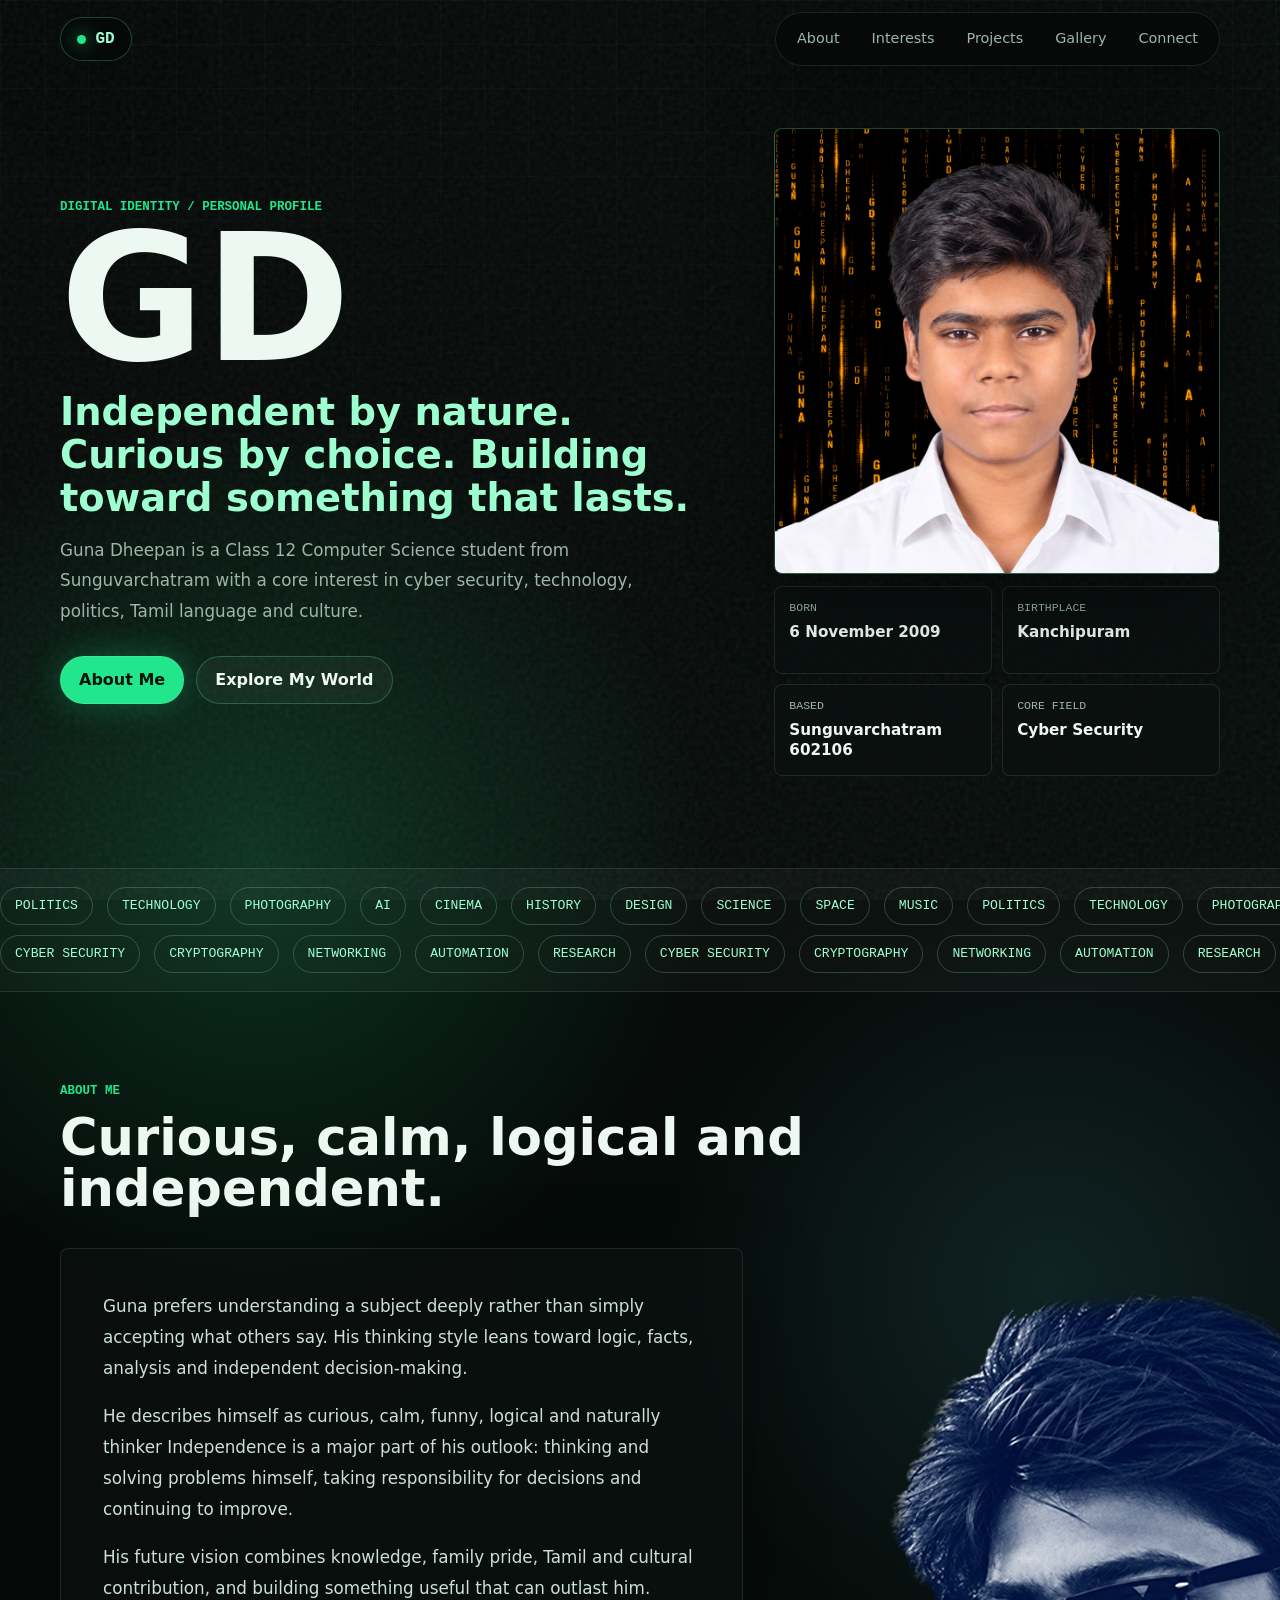
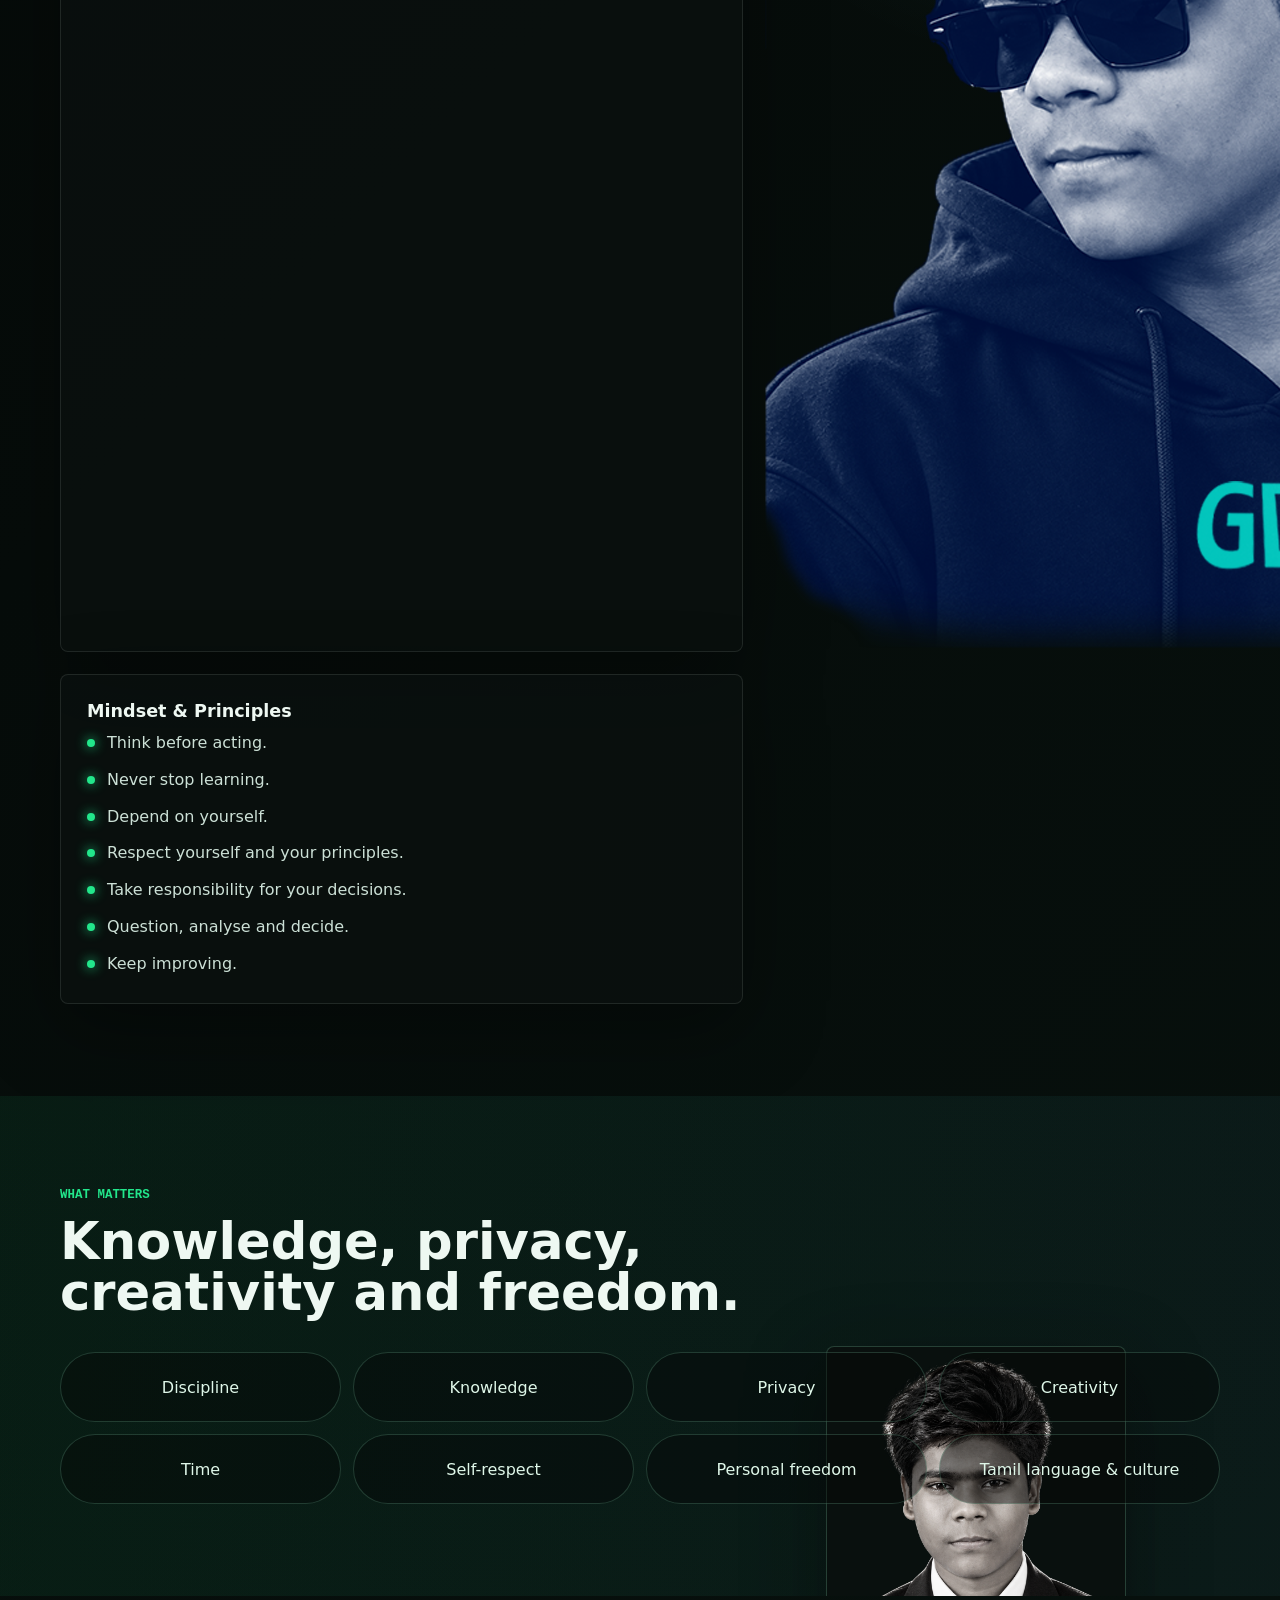
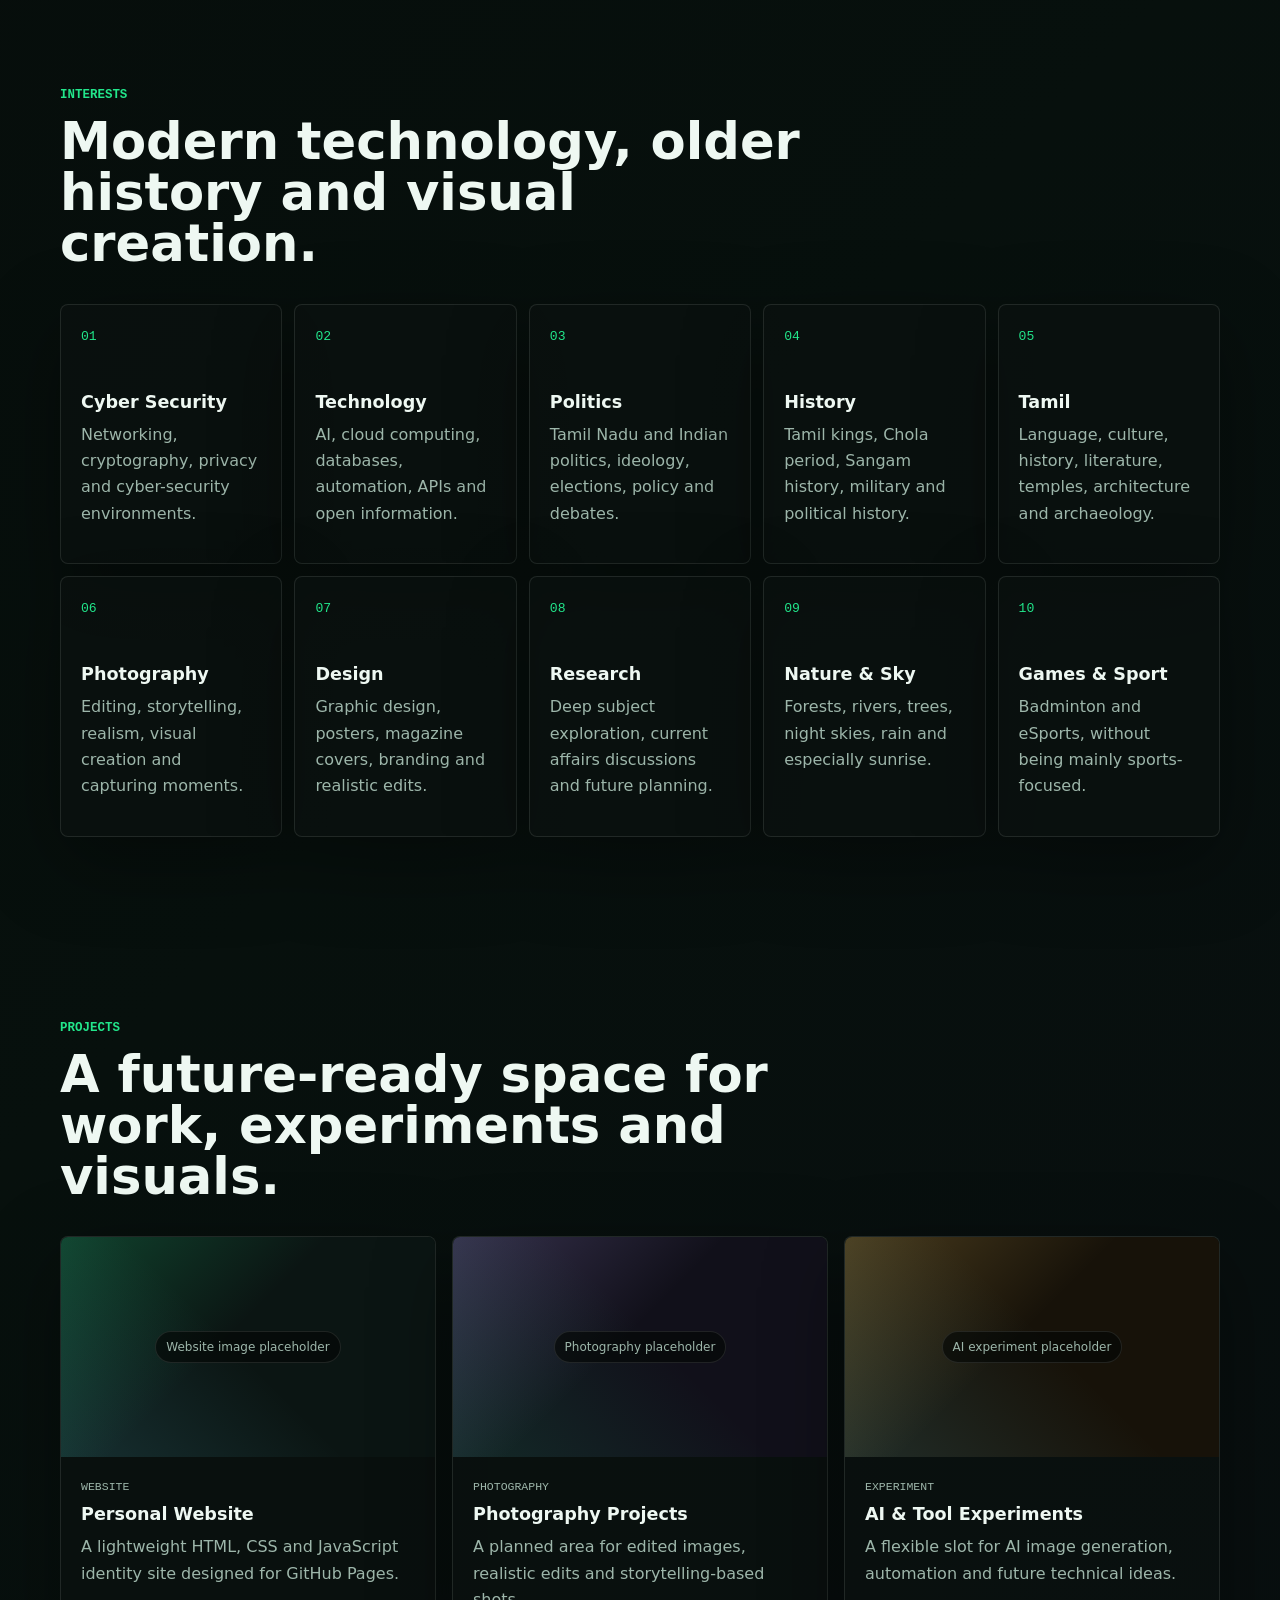
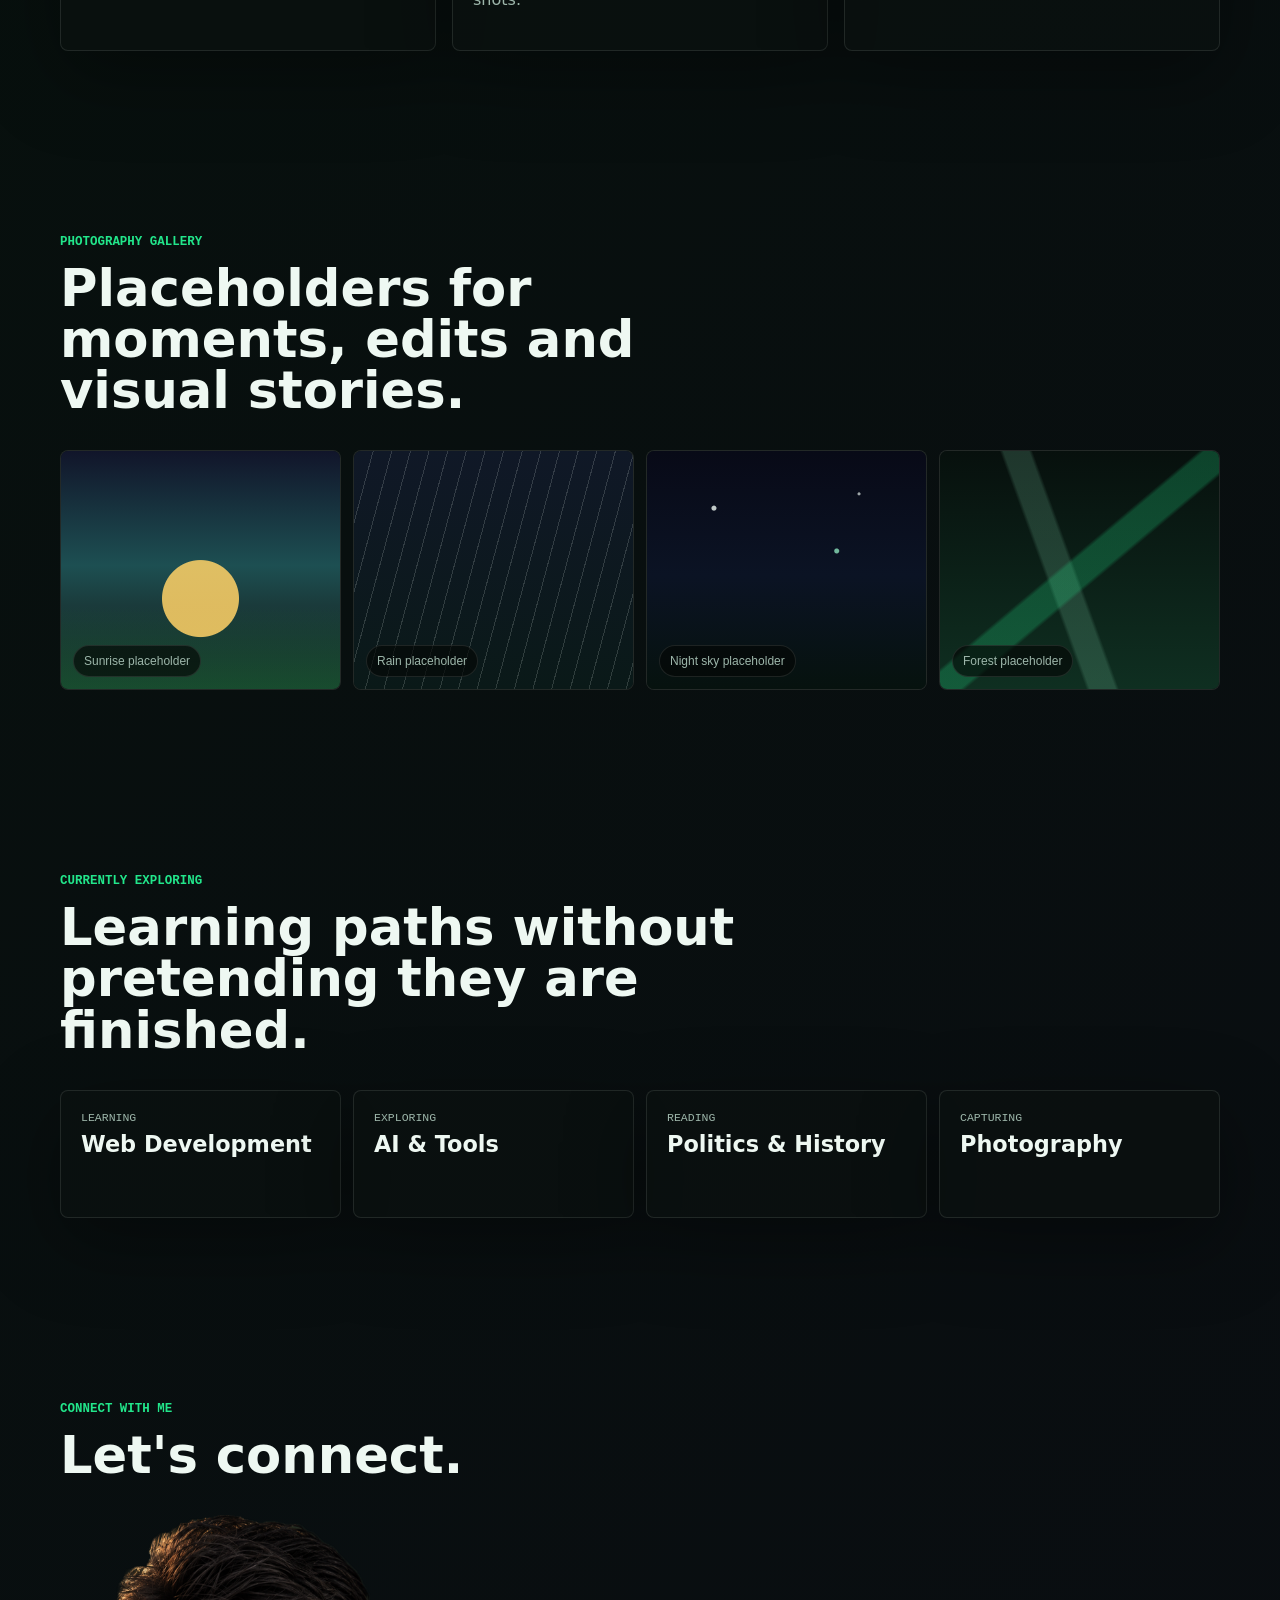
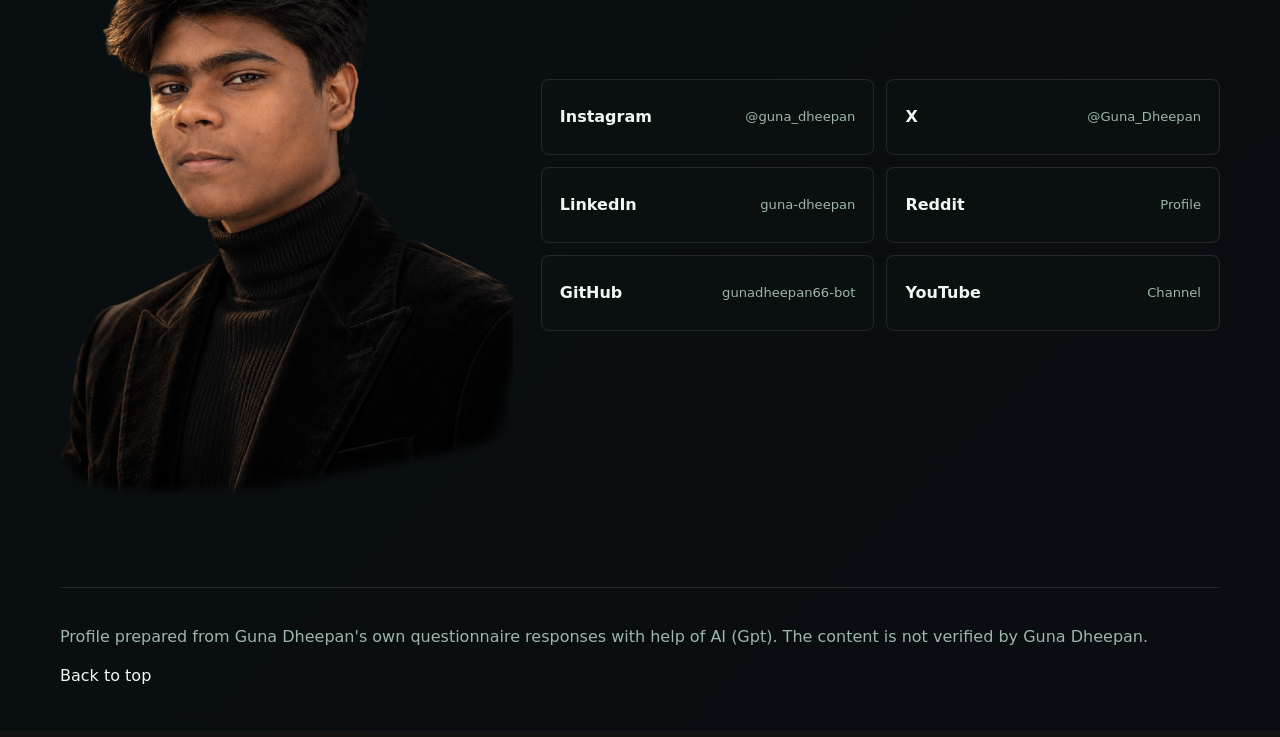
==== index.html @ 1a1742b4 "directory" ====
<!DOCTYPE html>
<html lang="en">
  <head>
    <meta charset="UTF-8" />
    <meta name="viewport" content="width=device-width, initial-scale=1.0" />
    <meta
      name="description"
      content="GD personal website - a dark digital identity for Guna Dheepan."
    />
    <link rel="icon" type="image/png" href="images/favicon.png" />
    <title>GD| Guna Dheepan</title>
    <link rel="preconnect" href="https://fonts.googleapis.com">
    <link rel="preconnect" href="https://fonts.gstatic.com" crossorigin>
    <link href="https://fonts.googleapis.com/css2?family=Share+Tech+Mono&display=swap" rel="stylesheet">
    
    <link rel="stylesheet" href="styles.css" />
  </head>
  <body>
    <div class="site-shell">
      <header class="site-header" id="top">
        <a class="brand-mark" href="#top" aria-label="PANGU home">
          <span class="brand-dot"></span>
          <span>GD</span>
        </a>

        <button class="nav-toggle" type="button" aria-label="Open navigation" aria-expanded="false">
          <span></span>
          <span></span>
        </button>

        <nav class="site-nav" aria-label="Main navigation">
          <a href="#about">About</a>
          <a href="#interests">Interests</a>
          <a href="#projects">Projects</a>
          <a href="#gallery">Gallery</a>
          <a href="#connect">Connect</a>
        </nav>
      </header>

      <main>
        <section class="hero section" aria-labelledby="hero-title">
          <div class="hero-grid">
            <div class="hero-copy reveal">
              <p class="eyebrow">Digital identity / personal profile</p>
              <h1 id="hero-title">GD</h1>
              <p class="hero-tagline">
                Independent by nature. Curious by choice. Building toward something that lasts.
              </p>
              <p class="hero-intro">
                Guna Dheepan is a Class 12 Computer Science student from Sunguvarchatram with a
                core interest in cyber security, technology, politics, Tamil
                language and culture.
              </p>
              <div class="hero-actions">
                <a class="button button-primary" href="#about">About Me</a>
                <a class="button button-ghost" href="#interests">Explore My World</a>
              </div>
            </div>

            <div class="profile-frame reveal" aria-label="Profile photo placeholder">
              <div class="profile-photo">
    <img src="images/profile.png" alt="Guna Dheepan">
</div>
              <div class="quick-profile" aria-label="Quick profile">
                <div>
                  <span>Born</span>
                  <strong>6 November 2009</strong>
                </div>
                <div>
                  <span>Birthplace</span>
                  <strong>Kanchipuram</strong>
                </div>
                <div>
                  <span>Based</span>
                  <strong>Sunguvarchatram 602106</strong>
                </div>
                <div>
                  <span>Core field</span>
                  <strong>Cyber Security</strong>
                </div>
              </div>
            </div>
          </div>
        </section>

        <section class="ticker-section" aria-label="Moving interest labels">
          <div class="ticker-row">
            <div class="ticker-track">
              <span>POLITICS</span><span>TECHNOLOGY</span><span>PHOTOGRAPHY</span><span>AI</span>
              <span>CINEMA</span><span>HISTORY</span><span>DESIGN</span><span>SCIENCE</span>
              <span>SPACE</span><span>MUSIC</span>
              <span>POLITICS</span><span>TECHNOLOGY</span><span>PHOTOGRAPHY</span><span>AI</span>
              <span>CINEMA</span><span>HISTORY</span><span>DESIGN</span><span>SCIENCE</span>
              <span>SPACE</span><span>MUSIC</span>
            </div>
          </div>
          <div class="ticker-row ticker-row-reverse">
            <div class="ticker-track">
              <span>CYBER SECURITY</span><span>CRYPTOGRAPHY</span><span>NETWORKING</span>
              <span>AUTOMATION</span><span>RESEARCH</span>
              <span>CYBER SECURITY</span><span>CRYPTOGRAPHY</span><span>NETWORKING</span>
              <span>AUTOMATION</span><span>RESEARCH</span>
            </div>
          </div>
        </section>

        <section class="section about-section" id="about" aria-labelledby="about-title">
          <div class="section-heading reveal">
            <p class="eyebrow">About me</p>
            <h2 id="about-title">Curious, calm, logical and independent.</h2>
          </div>

          <div class="about-layout">
            <article class="about-main reveal">
              <p>
                Guna prefers understanding a subject deeply rather than simply accepting what
                others say. His thinking style leans toward logic, facts, analysis and independent
                decision-making.
              </p>
              <p>
                He describes himself as curious, calm, funny, logical and naturally thinker
                Independence is a major part of his outlook: thinking and solving problems himself,
                taking responsibility for decisions and continuing to improve.
              </p>
              <p>
                His future vision combines knowledge, family pride, Tamil and cultural
                contribution, and building something useful that can outlast him.
              </p>
            </article>

            <div class="about-photo reveal">
              <img src="images/GD.png" alt="Guna Dheepan">
            </div>
            
            <div class="principles reveal">
              <h3>Mindset & Principles</h3>
              <ul>
                <li>Think before acting.</li>
                <li>Never stop learning.</li>
                <li>Depend on yourself.</li>
                <li>Respect yourself and your principles.</li>
                <li>Take responsibility for your decisions.</li>
                <li>Question, analyse and decide.</li>
                <li>Keep improving.</li>
              </ul>
            </div>
          </div>
        </section>

        <section class="section values-band" aria-labelledby="values-title">
          <div class="values-photo reveal">
            <img src="images/DP Web.png" alt="Guna Dheepan">
          </div>
          <div class="section-heading reveal">
            <p class="eyebrow">What matters</p>
            <h2 id="values-title">Knowledge, privacy, creativity and freedom.</h2>
          </div>
          <div class="value-grid">
                        <div class="value-pill reveal">Discipline</div>
            <div class="value-pill reveal">Knowledge</div>
            <div class="value-pill reveal">Privacy</div>
            <div class="value-pill reveal">Creativity</div>
            <div class="value-pill reveal">Time</div>
            <div class="value-pill reveal">Self-respect</div>
            <div class="value-pill reveal">Personal freedom</div>
            <div class="value-pill reveal">Tamil language & culture</div>
          </div>
        </section>

        <section class="section interests-section" id="interests" aria-labelledby="interests-title">
          <div class="section-heading reveal">
            <p class="eyebrow">Interests</p>
            <h2 id="interests-title">Modern technology, older history and visual creation.</h2>
          </div>

          <div class="interest-grid">
            <article class="interest-card reveal">
              <span class="card-icon">01</span>
              <h3>Cyber Security</h3>
              <p>Networking, cryptography, privacy and cyber-security environments.</p>
            </article>
            <article class="interest-card reveal">
              <span class="card-icon">02</span>
              <h3>Technology</h3>
              <p>AI, cloud computing, databases, automation, APIs and open information.</p>
            </article>
            <article class="interest-card reveal">
              <span class="card-icon">03</span>
              <h3>Politics</h3>
              <p>Tamil Nadu and Indian politics, ideology, elections, policy and debates.</p>
            </article>
            <article class="interest-card reveal">
              <span class="card-icon">04</span>
              <h3>History</h3>
              <p>Tamil kings, Chola period, Sangam history, military and political history.</p>
            </article>
            <article class="interest-card reveal">
              <span class="card-icon">05</span>
              <h3>Tamil</h3>
              <p>Language, culture, history, literature, temples, architecture and archaeology.</p>
            </article>
            <article class="interest-card reveal">
              <span class="card-icon">06</span>
              <h3>Photography</h3>
              <p>Editing, storytelling, realism, visual creation and capturing moments.</p>
            </article>
            <article class="interest-card reveal">
              <span class="card-icon">07</span>
              <h3>Design</h3>
              <p>Graphic design, posters, magazine covers, branding and realistic edits.</p>
            </article>
            <article class="interest-card reveal">
              <span class="card-icon">08</span>
              <h3>Research</h3>
              <p>Deep subject exploration, current affairs discussions and future planning.</p>
            </article>
            <article class="interest-card reveal">
              <span class="card-icon">09</span>
              <h3>Nature & Sky</h3>
              <p>Forests, rivers, trees, night skies, rain and especially sunrise.</p>
            </article>
            <article class="interest-card reveal">
              <span class="card-icon">10</span>
              <h3>Games & Sport</h3>
              <p>Badminton and eSports, without being mainly sports-focused.</p>
            </article>
          </div>
        </section>

        <section class="section projects-section" id="projects" aria-labelledby="projects-title">
          <div class="section-heading reveal">
            <p class="eyebrow">Projects</p>
            <h2 id="projects-title">A future-ready space for work, experiments and visuals.</h2>
          </div>

          <div class="project-grid">
            <article class="project-card reveal">
              <div class="project-image placeholder-visual">
                <span>Website image placeholder</span>
              </div>
              <div class="project-body">
                <p class="project-type">Website</p>
                <h3>Personal Website</h3>
                <p>A lightweight HTML, CSS and JavaScript identity site designed for GitHub Pages.</p>
              </div>
            </article>
            <article class="project-card reveal">
              <div class="project-image placeholder-visual variant-purple">
                <span>Photography placeholder</span>
              </div>
              <div class="project-body">
                <p class="project-type">Photography</p>
                <h3>Photography Projects</h3>
                <p>A planned area for edited images, realistic edits and storytelling-based shots.</p>
              </div>
            </article>
            <article class="project-card reveal">
              <div class="project-image placeholder-visual variant-amber">
                <span>AI experiment placeholder</span>
              </div>
              <div class="project-body">
                <p class="project-type">Experiment</p>
                <h3>AI & Tool Experiments</h3>
                <p>A flexible slot for AI image generation, automation and future technical ideas.</p>
              </div>
            </article>
          </div>
        </section>

        <section class="section gallery-section" id="gallery" aria-labelledby="gallery-title">
          <div class="section-heading reveal">
            <p class="eyebrow">Photography gallery</p>
            <h2 id="gallery-title">Placeholders for moments, edits and visual stories.</h2>
          </div>

          <div class="gallery-grid">
            <button class="gallery-item reveal" type="button" data-title="Sunrise Placeholder">
              <span class="gallery-visual sunrise"></span>
              <span class="gallery-caption">Sunrise placeholder</span>
            </button>
            <button class="gallery-item reveal" type="button" data-title="Rain Placeholder">
              <span class="gallery-visual rain"></span>
              <span class="gallery-caption">Rain placeholder</span>
            </button>
            <button class="gallery-item reveal" type="button" data-title="Night Sky Placeholder">
              <span class="gallery-visual night"></span>
              <span class="gallery-caption">Night sky placeholder</span>
            </button>
            <button class="gallery-item reveal" type="button" data-title="Forest Placeholder">
              <span class="gallery-visual forest"></span>
              <span class="gallery-caption">Forest placeholder</span>
            </button>
          </div>
        </section>

        <section class="section exploring-section" aria-labelledby="exploring-title">
          <div class="section-heading reveal">
            <p class="eyebrow">Currently exploring</p>
            <h2 id="exploring-title">Learning paths without pretending they are finished.</h2>
          </div>
          <div class="exploring-grid">
            <div class="exploring-item reveal">
              <span>Learning</span>
              <strong>Web Development</strong>
            </div>
            <div class="exploring-item reveal">
              <span>Exploring</span>
              <strong>AI & Tools</strong>
            </div>
            <div class="exploring-item reveal">
              <span>Reading</span>
              <strong>Politics & History</strong>
            </div>
            <div class="exploring-item reveal">
              <span>Capturing</span>
              <strong>Photography</strong>
            </div>
          </div>
        </section>

        <section class="section connect-section" id="connect" aria-labelledby="connect-title">
          <div class="section-heading reveal">
            <p class="eyebrow">Connect with me</p>
            <h2 id="connect-title">Let's connect.</h2>
          </div>
        
          <div class="connect-layout">
            <div class="social-photo reveal">
              <img src="images/Layer 6.png" alt="Guna Dheepan">
            </div>
        
            <div class="social-grid">
              <a class="social-card reveal" href="https://www.instagram.com/guna_dheepan/" target="_blank" rel="noopener">
                Instagram <span>@guna_dheepan</span>
              </a>
        
              <a class="social-card reveal" href="https://x.com/GunaDheepan" target="_blank" rel="noopener">
                X <span>@Guna_Dheepan</span>
              </a>
        
              <a class="social-card reveal" href="https://www.linkedin.com/in/guna-dheepan/" target="_blank" rel="noopener">
                LinkedIn <span>guna-dheepan</span>
              </a>
        
              <a class="social-card reveal" href="YOUR_REDDIT_URL" target="_blank" rel="noopener">
                Reddit <span>Profile</span>
              </a>
        
              <a class="social-card reveal" href="https://github.com/gunadheepan66-bot" target="_blank" rel="noopener">
                GitHub <span>gunadheepan66-bot</span>
              </a>
        
              <a class="social-card reveal" href="YOUR_YOUTUBE_URL" target="_blank" rel="noopener">
                YouTube <span>Channel</span>
              </a>
            </div>
          </div>
        </section>
      </main>

      <footer class="site-footer">
        <p>Profile prepared from Guna Dheepan's own questionnaire responses
        with help of AI (Gpt). The content is not verified by Guna Dheepan.</p>
        <a href="#top">Back to top</a>
      </footer>
    </div>

    <div class="lightbox" role="dialog" aria-modal="true" aria-label="Gallery preview" hidden>
      <button class="lightbox-close" type="button" aria-label="Close gallery preview">Close</button>
      <div class="lightbox-art"></div>
      <p class="lightbox-title"></p>
    </div>

    <div class="birthday-layer" aria-hidden="true"></div>
    <script src="script.js"></script>
  </body>
</html>
---- styles.css ----
:root {
  --bg: #050807;
  --panel: #0b1110;
  --panel-soft: #101817;
  --text: #eef8f2;
  --muted: #9db6aa;
  --faint: rgba(238, 248, 242, 0.08);
  --line: rgba(119, 255, 180, 0.24);
  --emerald: #22e68b;
  --mint: #9dffd0;
  --cyan: #65e4ff;
  --violet: #b9a5ff;
  --amber: #ffd166;
  --rose: #ff7a9a;
  --shadow: 0 24px 80px rgba(0, 0, 0, 0.38);
  --max-width: 1160px;
  color-scheme: dark;
}

* {
  box-sizing: border-box;
}

html {
  scroll-behavior: smooth;
}

body {
  min-width: 320px;
  margin: 0;
  font-family: Inter, system-ui, -apple-system, BlinkMacSystemFont, "Segoe UI", sans-serif;
  background:
    radial-gradient(circle at 20% 12%, rgba(34, 230, 139, 0.18), transparent 28rem),
    radial-gradient(circle at 82% 18%, rgba(101, 228, 255, 0.1), transparent 24rem),
    linear-gradient(135deg, #050807 0%, #07100d 52%, #0a0d12 100%);
  color: var(--text);
  letter-spacing: 0;
}

body::before {
  position: fixed;
  inset: 0;
  z-index: -2;
  content: "";
  background-image:
    linear-gradient(rgba(157, 255, 208, 0.035) 1px, transparent 1px),
    linear-gradient(90deg, rgba(157, 255, 208, 0.035) 1px, transparent 1px);
  background-size: 44px 44px;
  mask-image: linear-gradient(to bottom, rgba(0, 0, 0, 0.9), transparent 80%);
}

body::after {
  position: fixed;
  inset: 0;
  z-index: -1;
  pointer-events: none;
  content: "";
  opacity: 0.13;
  background-image: url("data:image/svg+xml,%3Csvg viewBox='0 0 220 220' xmlns='http://www.w3.org/2000/svg'%3E%3Cfilter id='n'%3E%3CfeTurbulence type='fractalNoise' baseFrequency='.8' numOctaves='4' stitchTiles='stitch'/%3E%3C/filter%3E%3Crect width='220' height='220' filter='url(%23n)' opacity='.55'/%3E%3C/svg%3E");
}

a {
  color: inherit;
  text-decoration: none;
}

button,
a {
  -webkit-tap-highlight-color: transparent;
}

.site-shell {
  overflow: hidden;
}

.site-header {
  position: fixed;
  top: 0;
  left: 50%;
  z-index: 20;
  display: flex;
  width: min(calc(100% - 32px), var(--max-width));
  min-height: 66px;
  align-items: center;
  justify-content: space-between;
  padding: 12px 0;
  transform: translateX(-50%);
}

.brand-mark {
  display: inline-flex;
  align-items: center;
  gap: 10px;
  min-height: 44px;
  padding: 0 16px;
  border: 1px solid var(--line);
  border-radius: 999px;
  background: rgba(5, 8, 7, 0.72);
  box-shadow: var(--shadow);
  color: var(--mint);
  font-family: "JetBrains Mono", monospace;
  font-weight: 700;
  backdrop-filter: blur(16px);
}

.brand-dot {
  width: 9px;
  height: 9px;
  border-radius: 50%;
  background: var(--emerald);
  box-shadow: 0 0 18px var(--emerald);
}

.site-nav {
  display: flex;
  align-items: center;
  gap: 6px;
  padding: 8px;
  border: 1px solid rgba(238, 248, 242, 0.1);
  border-radius: 999px;
  background: rgba(5, 8, 7, 0.7);
  box-shadow: var(--shadow);
  backdrop-filter: blur(16px);
}

.site-nav a {
  min-height: 36px;
  padding: 9px 13px;
  border-radius: 999px;
  color: var(--muted);
  font-size: 0.9rem;
  transition: background 180ms ease, color 180ms ease;
}

.site-nav a:hover,
.site-nav a:focus-visible {
  background: rgba(34, 230, 139, 0.12);
  color: var(--text);
  outline: none;
}

.nav-toggle {
  display: none;
  width: 44px;
  height: 44px;
  border: 1px solid var(--line);
  border-radius: 50%;
  background: rgba(5, 8, 7, 0.72);
  color: var(--text);
}

.nav-toggle span {
  display: block;
  width: 18px;
  height: 2px;
  margin: 5px auto;
  border-radius: 2px;
  background: var(--mint);
}

.section {
  width: min(calc(100% - 32px), var(--max-width));
  margin: 0 auto;
  padding: 92px 0;
}

.hero {
  min-height: 94svh;
  display: grid;
  align-items: center;
  padding-top: 128px;
}

.hero-grid {
  display: grid;
  grid-template-columns: minmax(0, 1.03fr) minmax(320px, 0.72fr);
  gap: clamp(36px, 6vw, 78px);
  align-items: center;
}

.eyebrow {
  margin: 0 0 14px;
  color: var(--emerald);
  font-family: "JetBrains Mono", monospace;
  font-size: 0.78rem;
  font-weight: 700;
  text-transform: uppercase;
}

h1,
h2,
h3,
p {
  margin-top: 0;
}

h1 {
  margin-bottom: 18px;
  font-size: clamp(4.6rem, 14vw, 11rem);
  line-height: 0.82;
  font-weight: 800;
}

h2 {
  max-width: 760px;
  margin-bottom: 0;
  font-size: clamp(2rem, 4vw, 4.5rem);
  line-height: 1;
  font-weight: 800;
}

h3 {
  margin-bottom: 10px;
  font-size: 1.1rem;
}

.hero-tagline {
  max-width: 680px;
  margin-bottom: 16px;
  color: var(--mint);
  font-size: clamp(1.35rem, 3vw, 2.4rem);
  line-height: 1.12;
  font-weight: 700;
}

.hero-intro {
  max-width: 650px;
  margin-bottom: 30px;
  color: var(--muted);
  font-size: 1.05rem;
  line-height: 1.8;
}

.hero-actions {
  display: flex;
  flex-wrap: wrap;
  gap: 12px;
}

.button {
  display: inline-flex;
  min-height: 48px;
  align-items: center;
  justify-content: center;
  padding: 0 18px;
  border: 1px solid var(--line);
  border-radius: 999px;
  font-weight: 700;
  transition: transform 180ms ease, border-color 180ms ease, background 180ms ease;
}

.button:hover,
.button:focus-visible {
  transform: translateY(-2px);
  outline: none;
}

.button-primary {
  background: var(--emerald);
  color: #04120c;
  box-shadow: 0 0 34px rgba(34, 230, 139, 0.28);
}

.button-ghost {
  background: rgba(238, 248, 242, 0.04);
  color: var(--text);
}

.profile-frame {
  position: relative;
}

.profile-photo {
  position: relative;
  display: grid;
  min-height: 430px;
  overflow: hidden;
  place-items: center;
  border: 1px solid var(--line);
  border-radius: 8px;
  background:
    linear-gradient(135deg, rgba(34, 230, 139, 0.14), transparent 42%),
    linear-gradient(225deg, rgba(101, 228, 255, 0.16), transparent 48%),
    #09100e;
  box-shadow: var(--shadow);
}
.profile-photo img {
  width: 100%;
  height: 100%;
  display: block;
  object-fit: contain;
  object-position: center;
}

.profile-photo::after,
.project-image::after,
.gallery-visual::after {
  position: absolute;
  inset: 0;
  content: "";
  background: linear-gradient(90deg, transparent, rgba(255, 255, 255, 0.08), transparent);
  transform: translateX(-100%);
  animation: scan 5s ease-in-out infinite;
}

.camera-grid {
  position: absolute;
  inset: 18px;
  border: 1px solid rgba(238, 248, 242, 0.12);
  background:
    linear-gradient(rgba(238, 248, 242, 0.08) 1px, transparent 1px),
    linear-gradient(90deg, rgba(238, 248, 242, 0.08) 1px, transparent 1px);
  background-size: 33.333% 33.333%;
  opacity: 0.6;
}

.profile-initial {
  z-index: 1;
  display: grid;
  width: clamp(132px, 18vw, 190px);
  aspect-ratio: 1;
  place-items: center;
  border: 1px solid rgba(157, 255, 208, 0.42);
  border-radius: 50%;
  color: var(--mint);
  font-family: "JetBrains Mono", monospace;
  font-size: clamp(2.5rem, 6vw, 5rem);
  font-weight: 700;
  box-shadow: inset 0 0 34px rgba(34, 230, 139, 0.14), 0 0 46px rgba(34, 230, 139, 0.18);
}

.placeholder-label {
  position: absolute;
  right: 16px;
  bottom: 16px;
  z-index: 2;
  padding: 8px 10px;
  border: 1px solid rgba(238, 248, 242, 0.12);
  border-radius: 999px;
  background: rgba(5, 8, 7, 0.72);
  color: var(--muted);
  font-size: 0.75rem;
}

.quick-profile {
  display: grid;
  grid-template-columns: repeat(2, minmax(0, 1fr));
  gap: 10px;
  margin-top: 12px;
}

.quick-profile div {
  min-height: 88px;
  padding: 14px;
  border: 1px solid rgba(238, 248, 242, 0.1);
  border-radius: 8px;
  background: rgba(11, 17, 16, 0.82);
}

.quick-profile span,
.exploring-item span,
.project-type {
  display: block;
  margin-bottom: 8px;
  color: var(--muted);
  font-family: "JetBrains Mono", monospace;
  font-size: 0.72rem;
  text-transform: uppercase;
}

.quick-profile strong {
  font-size: 0.95rem;
  line-height: 1.35;
}

.ticker-section {
  width: 100%;
  padding: 18px 0;
  border-block: 1px solid rgba(238, 248, 242, 0.1);
  background: rgba(238, 248, 242, 0.03);
}

.ticker-row {
  overflow: hidden;
  white-space: nowrap;
}

.ticker-row + .ticker-row {
  margin-top: 10px;
}

.ticker-track {
  display: inline-flex;
  gap: 14px;
  min-width: max-content;
  animation: ticker 28s linear infinite;
}

.ticker-row-reverse .ticker-track {
  animation-direction: reverse;
  animation-duration: 36s;
}

.ticker-track span {
  display: inline-flex;
  align-items: center;
  min-height: 38px;
  padding: 0 14px;
  border: 1px solid rgba(157, 255, 208, 0.22);
  border-radius: 999px;
  color: var(--mint);
  font-family: "JetBrains Mono", monospace;
  font-size: 0.82rem;
}

.section-heading {
  margin-bottom: 34px;
}

.about-layout {
  display: grid;
  grid-template-columns: minmax(0, 1.2fr) minmax(280px, 0.8fr);
  gap: 22px;
}

.about-main,
.principles,
.interest-card,
.project-card,
.exploring-item {
  border: 1px solid rgba(238, 248, 242, 0.1);
  border-radius: 8px;
  background: rgba(11, 17, 16, 0.66);
  box-shadow: var(--shadow);
}

.about-main {
  padding: clamp(24px, 4vw, 42px);
}

.about-main p {
  color: #cce0d6;
  font-size: 1.05rem;
  line-height: 1.85;
}

.about-main p:last-child {
  margin-bottom: 0;
}

.principles {
  padding: 26px;
}

.principles ul {
  display: grid;
  gap: 12px;
  margin: 0;
  padding: 0;
  list-style: none;
}

.principles li {
  position: relative;
  padding-left: 20px;
  color: #cce0d6;
  line-height: 1.55;
}

.principles li::before {
  position: absolute;
  left: 0;
  content: "";
  width: 8px;
  height: 8px;
  margin-top: 8px;
  border-radius: 50%;
  background: var(--emerald);
  box-shadow: 0 0 12px var(--emerald);
}

.values-band {
  width: 100%;
  max-width: none;
  padding-inline: max(16px, calc((100vw - var(--max-width)) / 2));
  background: linear-gradient(90deg, rgba(34, 230, 139, 0.07), rgba(101, 228, 255, 0.05));
}

.value-grid,
.interest-grid,
.social-grid,
.exploring-grid {
  display: grid;
  grid-template-columns: repeat(4, minmax(0, 1fr));
  gap: 12px;
}

.value-pill {
  display: grid;
  min-height: 70px;
  place-items: center;
  padding: 12px;
  border: 1px solid rgba(157, 255, 208, 0.18);
  border-radius: 999px;
  background: rgba(5, 8, 7, 0.44);
  color: #dff7e9;
  text-align: center;
}

.interest-grid {
  grid-template-columns: repeat(5, minmax(0, 1fr));
}

.interest-card {
  min-height: 218px;
  padding: 20px;
  transition: transform 180ms ease, border-color 180ms ease, background 180ms ease;
}

.interest-card:hover {
  border-color: rgba(34, 230, 139, 0.52);
  background: rgba(13, 28, 23, 0.88);
  transform: translateY(-5px);
}

.card-icon {
  display: inline-flex;
  margin-bottom: 48px;
  color: var(--emerald);
  font-family: "JetBrains Mono", monospace;
  font-size: 0.82rem;
}

.interest-card p,
.project-card p,
.site-footer p {
  color: var(--muted);
  line-height: 1.65;
}

.project-grid {
  display: grid;
  grid-template-columns: repeat(3, minmax(0, 1fr));
  gap: 16px;
}

.project-card {
  overflow: hidden;
}

.project-image {
  position: relative;
  display: grid;
  min-height: 220px;
  overflow: hidden;
  place-items: center;
  background:
    linear-gradient(135deg, rgba(34, 230, 139, 0.22), transparent 45%),
    linear-gradient(45deg, rgba(101, 228, 255, 0.13), transparent 48%),
    #0b1513;
}

.project-image span,
.gallery-caption {
  z-index: 1;
  padding: 8px 10px;
  border: 1px solid rgba(238, 248, 242, 0.1);
  border-radius: 999px;
  background: rgba(5, 8, 7, 0.68);
  color: var(--muted);
  font-size: 0.75rem;
}

.variant-purple {
  background:
    linear-gradient(135deg, rgba(185, 165, 255, 0.22), transparent 46%),
    linear-gradient(45deg, rgba(34, 230, 139, 0.12), transparent 54%),
    #11101a;
}

.variant-amber {
  background:
    linear-gradient(135deg, rgba(255, 209, 102, 0.22), transparent 46%),
    linear-gradient(45deg, rgba(101, 228, 255, 0.13), transparent 54%),
    #171209;
}

.project-body {
  padding: 20px;
}

.gallery-grid {
  display: grid;
  grid-template-columns: repeat(4, minmax(0, 1fr));
  gap: 12px;
}

.gallery-item {
  position: relative;
  min-height: 310px;
  overflow: hidden;
  padding: 0;
  border: 1px solid rgba(238, 248, 242, 0.1);
  border-radius: 8px;
  background: var(--panel);
  cursor: pointer;
  transition: transform 180ms ease, border-color 180ms ease;
}

.gallery-item:hover,
.gallery-item:focus-visible {
  border-color: rgba(34, 230, 139, 0.56);
  transform: translateY(-4px);
  outline: none;
}

.gallery-visual {
  position: absolute;
  inset: 0;
  overflow: hidden;
}

.gallery-caption {
  position: absolute;
  left: 12px;
  bottom: 12px;
}

.sunrise {
  background:
    radial-gradient(circle at 50% 62%, rgba(255, 209, 102, 0.86) 0 38px, transparent 39px),
    linear-gradient(to top, rgba(34, 230, 139, 0.28), transparent 35%),
    linear-gradient(180deg, #11152a, #1d4f52 48%, #14100b);
}

.rain {
  background:
    repeating-linear-gradient(105deg, rgba(238, 248, 242, 0.16) 0 1px, transparent 1px 18px),
    linear-gradient(180deg, #101827, #0a1918);
}

.night {
  background:
    radial-gradient(circle at 24% 24%, rgba(238, 248, 242, 0.8) 0 2px, transparent 3px),
    radial-gradient(circle at 68% 42%, rgba(157, 255, 208, 0.7) 0 2px, transparent 3px),
    radial-gradient(circle at 76% 18%, rgba(238, 248, 242, 0.65) 0 1px, transparent 2px),
    linear-gradient(180deg, #080a17, #0b1324 52%, #06120e);
}

.forest {
  background:
    linear-gradient(140deg, transparent 0 46%, rgba(34, 230, 139, 0.24) 47% 54%, transparent 55%),
    linear-gradient(70deg, transparent 0 40%, rgba(157, 255, 208, 0.16) 41% 48%, transparent 49%),
    linear-gradient(180deg, #07100d, #0f2f21);
}

.exploring-grid {
  grid-template-columns: repeat(4, minmax(0, 1fr));
}

.exploring-item {
  min-height: 128px;
  padding: 20px;
}

.exploring-item strong {
  display: block;
  font-size: 1.4rem;
  line-height: 1.15;
}


/* =========================
   SOCIAL / CONNECT
   ========================= */

.connect-layout {
  display: grid;
  grid-template-columns: 0.8fr 1.2fr;
  gap: 28px;
  align-items: center;
}

/* Image stays on the LEFT */
.social-photo {
  width: 100%;
  max-width: 480px;
  height: auto;
  margin: 0 auto;
  overflow: hidden;
  border-radius: 10px;
}

.social-photo img {
  width: 100%;
  height: auto;
  display: block;
  object-fit: contain;
}


/* Social cards stay on the RIGHT */
.social-grid {
  display: grid;
  grid-template-columns: repeat(2, minmax(0, 1fr));
  gap: 12px;
}

.social-card {
  display: flex;
  min-height: 76px;
  align-items: center;
  justify-content: space-between;
  gap: 12px;
  padding: 18px;
  border: 1px solid rgba(238, 248, 242, 0.1);
  border-radius: 8px;
  background: rgba(11, 17, 16, 0.66);
  color: var(--text);
  font-weight: 800;
  transition: border-color 180ms ease, transform 180ms ease;
}

.social-card span {
  color: var(--muted);
  font-size: 0.82rem;
  font-weight: 500;
}

.social-card:hover {
  border-color: rgba(34, 230, 139, 0.48);
  transform: translateY(-3px);
}

.social-card.disabled {
  cursor: not-allowed;
}


/* =========================
   VALUES IMAGE
   ========================= */

.values-band {
  position: relative;
  overflow: hidden;
}

.values-photo {
  position: absolute;
  top: 50%;
  right: 12%;
  width: 300px;
  height: 390px;
  transform: translateY(-50%);
  border: 1px solid rgba(157, 255, 208, 0.2);
  border-radius: 8px;
  overflow: hidden;
  background: #09100e;
  box-shadow: var(--shadow);
}

.values-photo img {
  width: 100%;
  height: 100%;
  display: block;
  object-fit: cover;
  object-position: center;
}


/* =========================
   FOOTER
   ========================= */

.site-footer {
  display: grid;
  width: min(calc(100% - 32px), var(--max-width));
  align-items: center;
  justify-content: space-between;
  gap: 16px;
  margin: 0 auto;
  padding: 36px 0 46px;
  border-top: 1px solid rgba(238, 248, 242, 0.1);
}

.site-footer p {
  margin: 0;
}

.gallery-item {
  min-height: 240px;
}


/* =========================
   LIGHTBOX
   ========================= */

.lightbox {
  position: fixed;
  inset: 0;
  z-index: 40;
  display: grid;
  place-items: center;
  padding: 24px;
  background: rgba(0, 0, 0, 0.82);
  backdrop-filter: blur(12px);
}

.lightbox[hidden] {
  display: none;
}

.lightbox-art {
  position: relative;
  width: min(900px, 92vw);
  aspect-ratio: 16 / 10;
  overflow: hidden;
  border: 1px solid var(--line);
  border-radius: 8px;
  box-shadow: var(--shadow);
}

.lightbox-title {
  margin: 18px 0 0;
  color: var(--mint);
  font-weight: 800;
}
.lightbox-close {
  position: fixed;
  top: 18px;
  right: 18px;
  min-height: 42px;
  padding: 0 14px;
  border: 1px solid rgba(238, 248, 242, 0.14);
  border-radius: 999px;
  background: rgba(11, 17, 16, 0.82);
  color: var(--text);
  cursor: pointer;
}

.birthday-layer {
  position: fixed;
  inset: 0;
  z-index: 30;
  pointer-events: none;
}

.balloon {
  position: fixed;
  bottom: -120px;
  z-index: 31;
  width: 54px;
  height: 70px;
  border: 0;
  border-radius: 50% 50% 45% 45%;
  background: var(--balloon-color, var(--emerald));
  box-shadow: inset -10px -14px 22px rgba(0, 0, 0, 0.18), 0 0 18px var(--balloon-color, var(--emerald));
  cursor: pointer;
  pointer-events: auto;
  animation: floatUp var(--float-speed, 10s) linear forwards;
}

.balloon::after {
  position: absolute;
  left: 50%;
  top: 68px;
  width: 1px;
  height: 50px;
  content: "";
  background: rgba(238, 248, 242, 0.45);
}

.particle {
  position: fixed;
  z-index: 32;
  width: 7px;
  height: 7px;
  border-radius: 50%;
  background: var(--particle-color, var(--emerald));
  pointer-events: none;
  animation: burst 650ms ease-out forwards;
}

.birthday-note {
  position: fixed;
  left: 50%;
  bottom: 18px;
  z-index: 33;
  max-width: min(560px, calc(100vw - 32px));
  padding: 12px 16px;
  border: 1px solid rgba(157, 255, 208, 0.24);
  border-radius: 999px;
  background: rgba(5, 8, 7, 0.8);
  color: var(--mint);
  font-weight: 800;
  text-align: center;
  transform: translateX(-50%);
  pointer-events: none;
}

.reveal {
  opacity: 0;
  transform: translateY(18px);
  transition: opacity 600ms ease, transform 600ms ease;
}

.reveal.visible {
  opacity: 1;
  transform: translateY(0);
}

@keyframes ticker {
  from {
    transform: translateX(0);
  }
  to {
    transform: translateX(-50%);
  }
}

@keyframes scan {
  0%,
  55% {
    transform: translateX(-100%);
  }
  100% {
    transform: translateX(100%);
  }
}

@keyframes floatUp {
  from {
    transform: translateY(0) rotate(-4deg);
  }
  to {
    transform: translateY(calc(-100vh - 180px)) rotate(5deg);
  }
}

@keyframes burst {
  from {
    opacity: 1;
    transform: translate(0, 0) scale(1);
  }
  to {
    opacity: 0;
    transform: translate(var(--dx), var(--dy)) scale(0.2);
  }
}

@media (prefers-reduced-motion: reduce) {
  *,
  *::before,
  *::after {
    scroll-behavior: auto !important;
    animation-duration: 0.001ms !important;
    animation-iteration-count: 1 !important;
    transition-duration: 0.001ms !important;
  }
}

@media (max-width: 920px) {
  .nav-toggle {
    display: block;
  }

  .site-nav {
    position: absolute;
    top: 70px;
    right: 0;
    display: none;
    width: min(280px, calc(100vw - 32px));
    align-items: stretch;
    border-radius: 8px;
    flex-direction: column;
  }

  .site-nav.open {
    display: flex;
  }

  .site-nav a {
    border-radius: 6px;
  }

  .hero-grid,
  .about-layout {
    grid-template-columns: 1fr;
  }

  .profile-photo {
    min-height: 360px;
  }

  .value-grid,
  .interest-grid,
  .project-grid,
  .gallery-grid,
  .exploring-grid,
  .social-grid {
    grid-template-columns: repeat(2, minmax(0, 1fr));
  }
}

@media (max-width: 620px) {
  .site-header,
  .section,
  .site-footer {
    width: min(calc(100% - 24px), var(--max-width));
  }

  .section {
    padding: 70px 0;
  }

  .hero {
    padding-top: 108px;
  }

  h1 {
    font-size: clamp(4.2rem, 24vw, 6.2rem);
  }

  .hero-actions,
  .quick-profile,
  .value-grid,
  .interest-grid,
  .project-grid,
  .gallery-grid,
  .exploring-grid,
  .social-grid,
  .site-footer {
    grid-template-columns: 1fr;
  }

  .button,
  .hero-actions,
  .site-footer {
    width: 100%;
  }


}
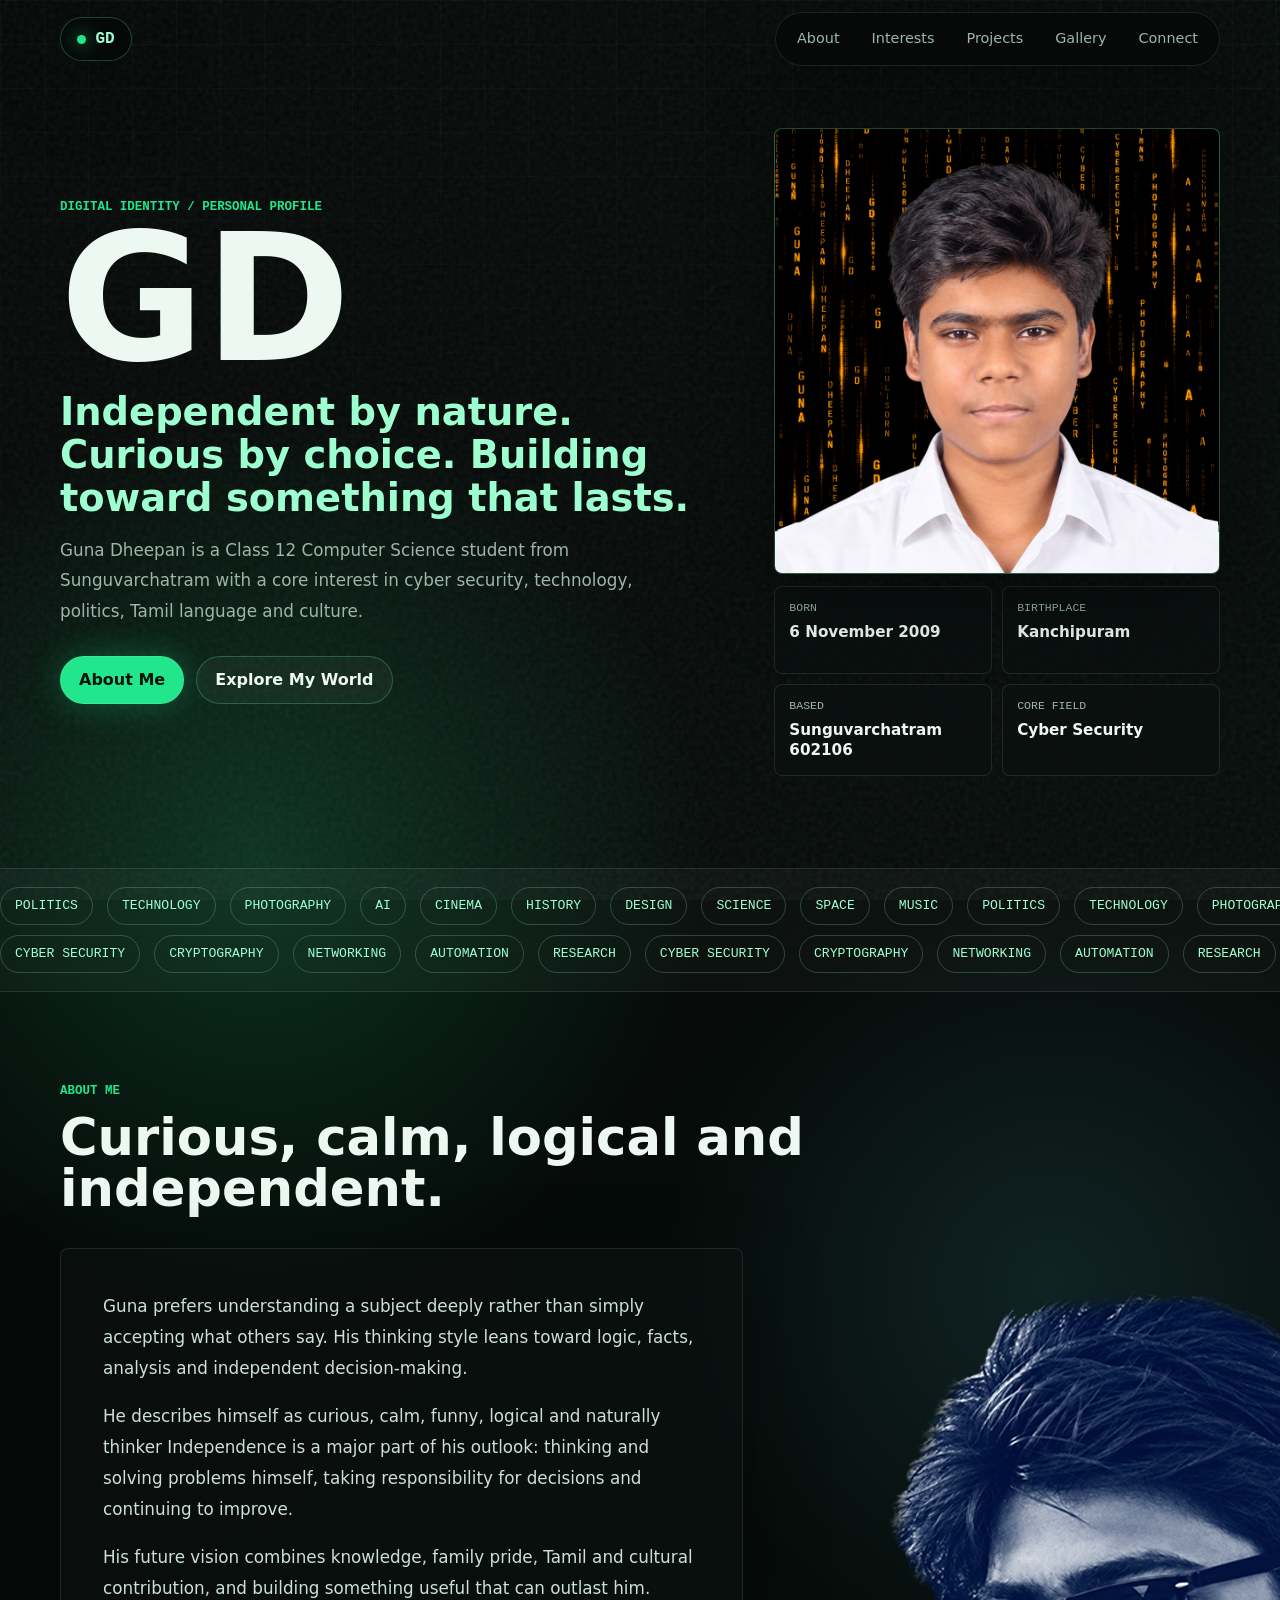
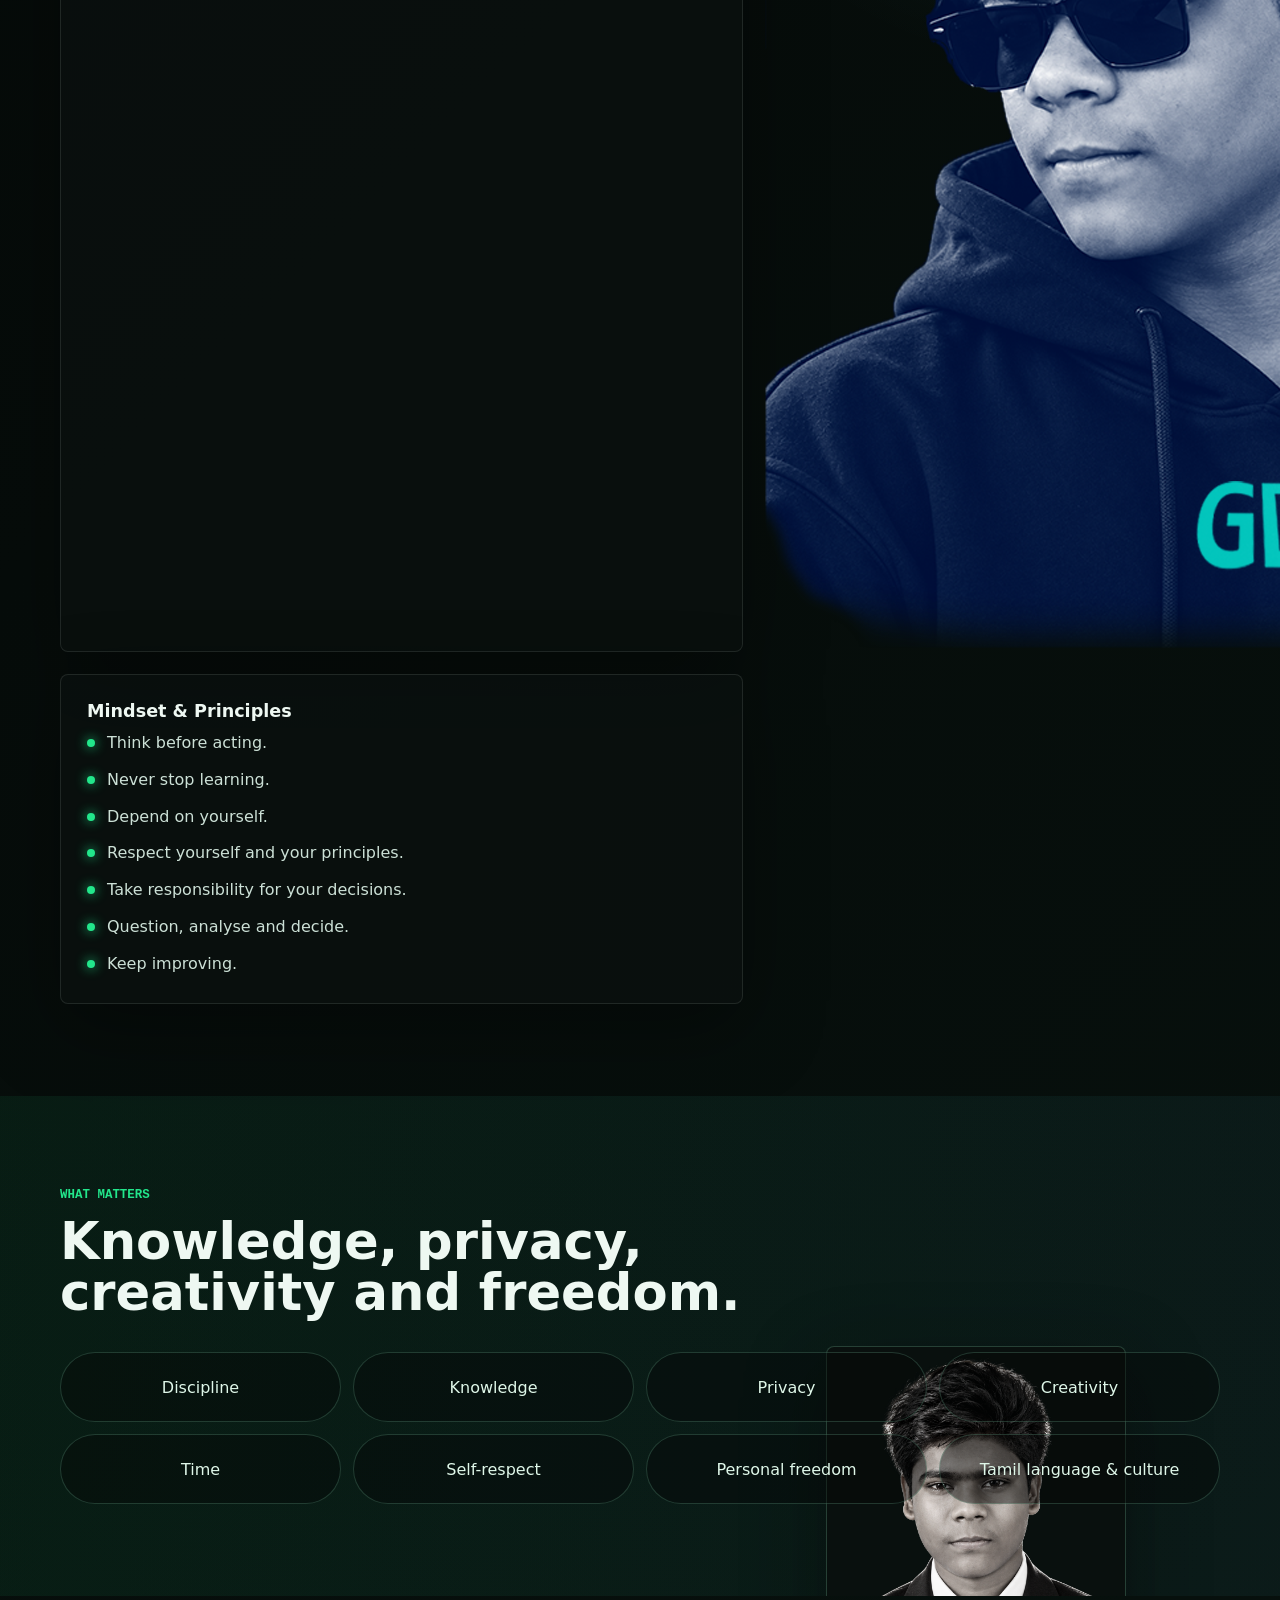
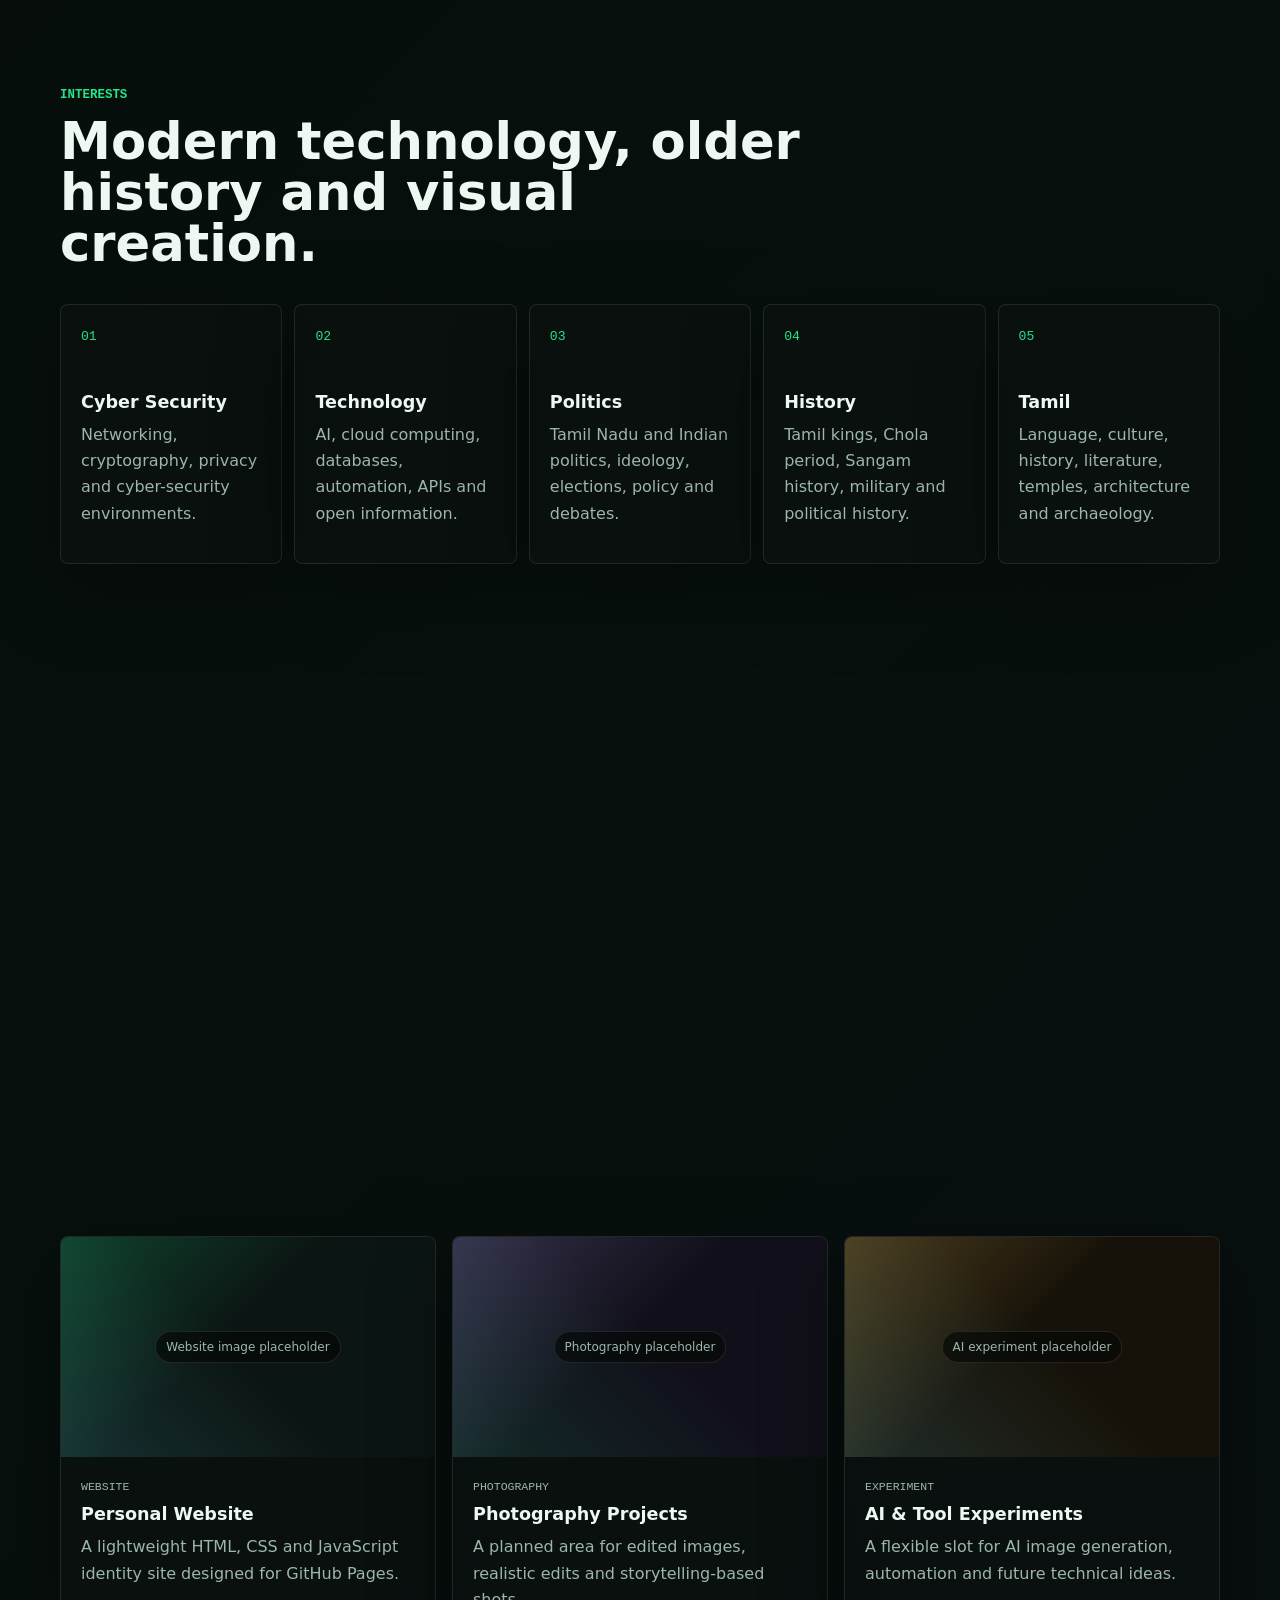
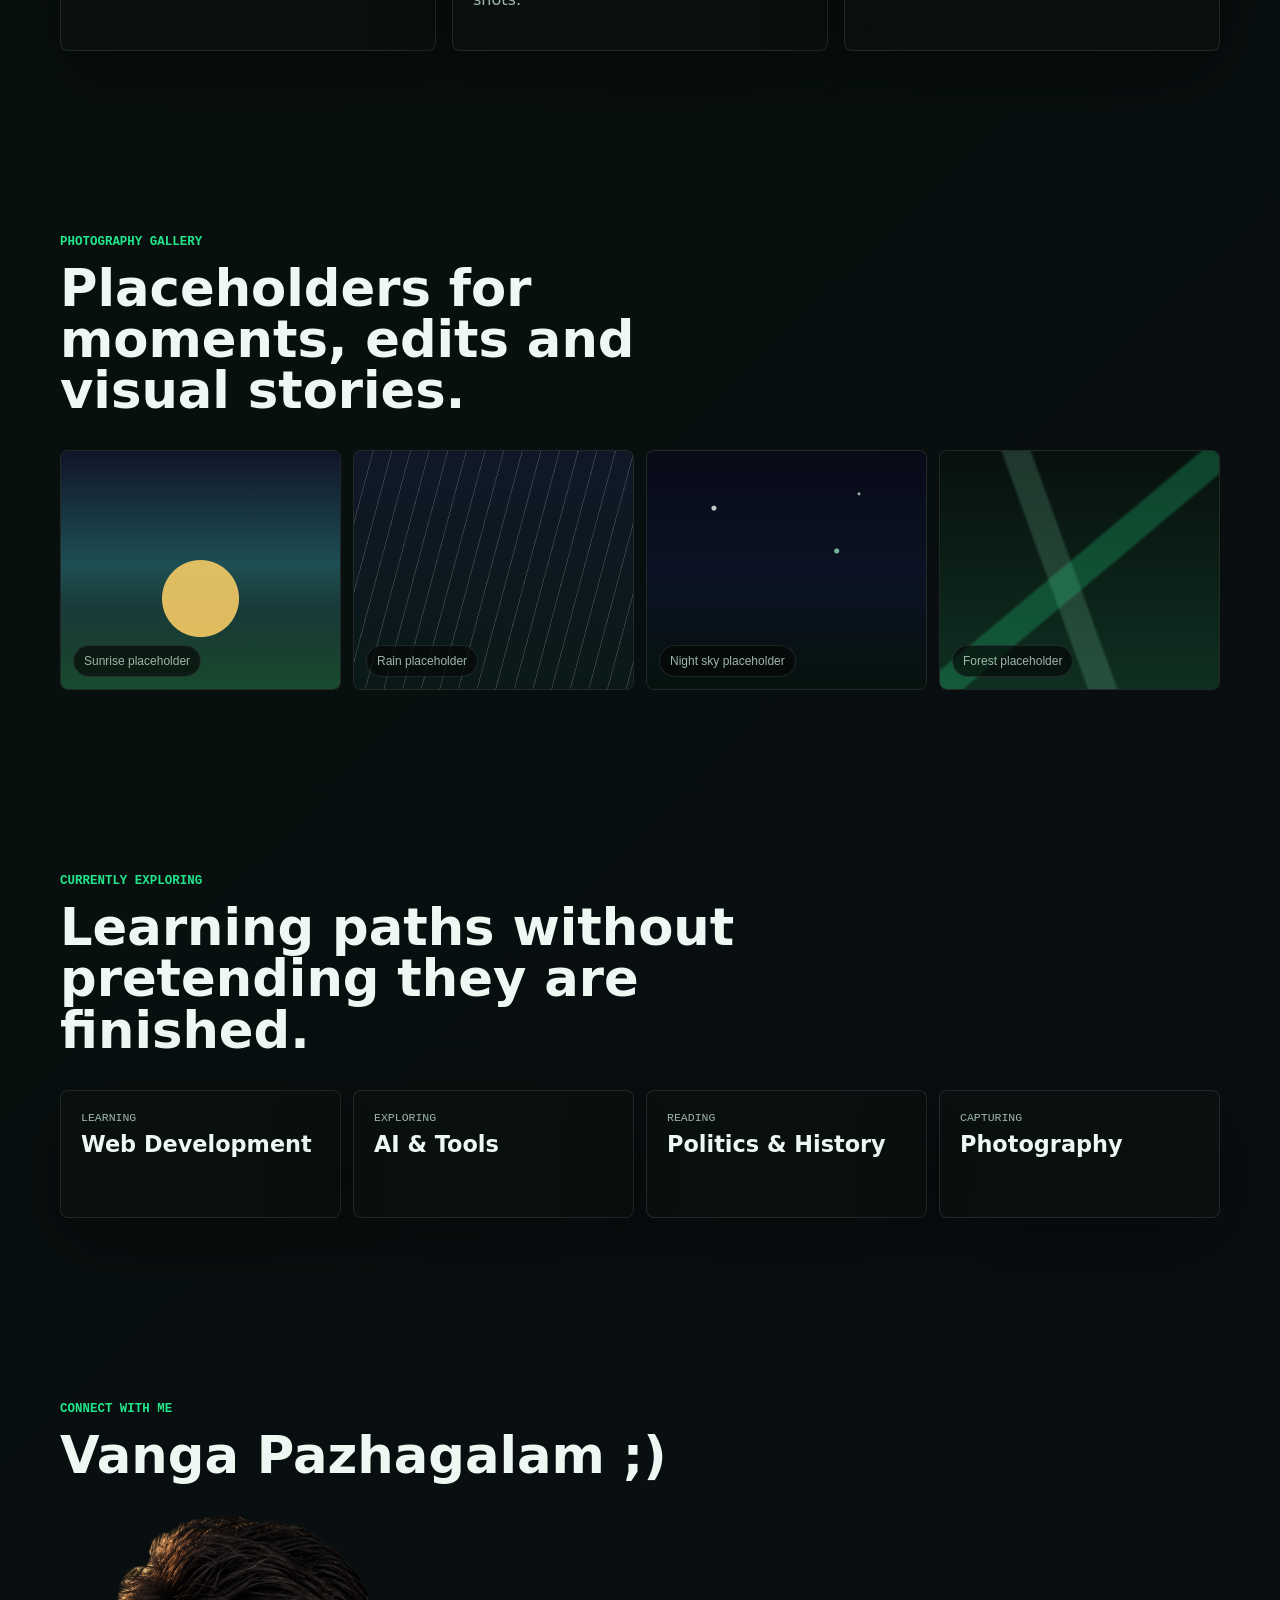
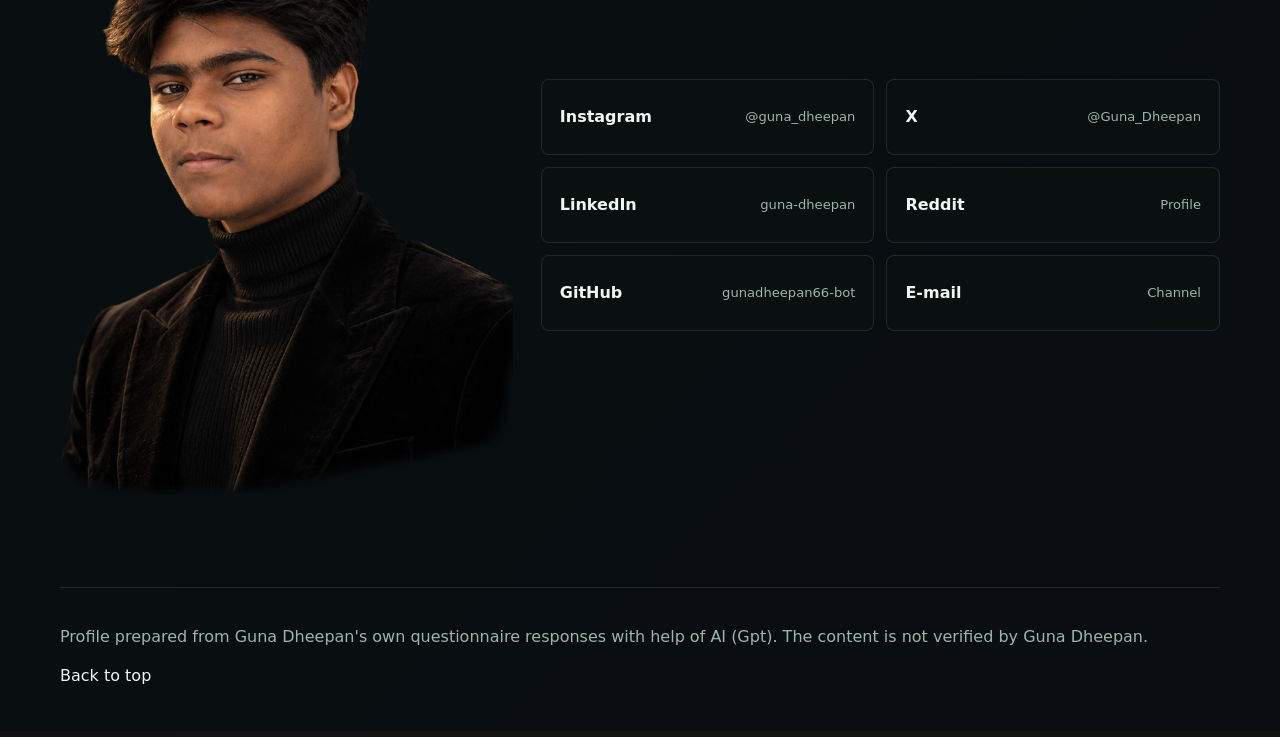
==== commit 3d11d72b: "Update index.html" ====
--- a/index.html
+++ b/index.html
@@ -321,7 +321,7 @@
         <section class="section connect-section" id="connect" aria-labelledby="connect-title">
           <div class="section-heading reveal">
             <p class="eyebrow">Connect with me</p>
-            <h2 id="connect-title">Let's connect.</h2>
+            <h2 id="connect-title">Vanga Pazhagalam ;)</h2>
           </div>
         
           <div class="connect-layout">
@@ -350,8 +350,8 @@
                 GitHub <span>gunadheepan66-bot</span>
               </a>
         
-              <a class="social-card reveal" href="YOUR_YOUTUBE_URL" target="_blank" rel="noopener">
-                YouTube <span>Channel</span>
+              <a class="social-card reveal" href="https://mail.google.com/mail/?view=cm&fs=1&to=gunadheepan11@gmail.com&su=Enquiry" target="_blank" rel="noopener">
+                E-mail <span>Channel</span>
               </a>
             </div>
           </div>
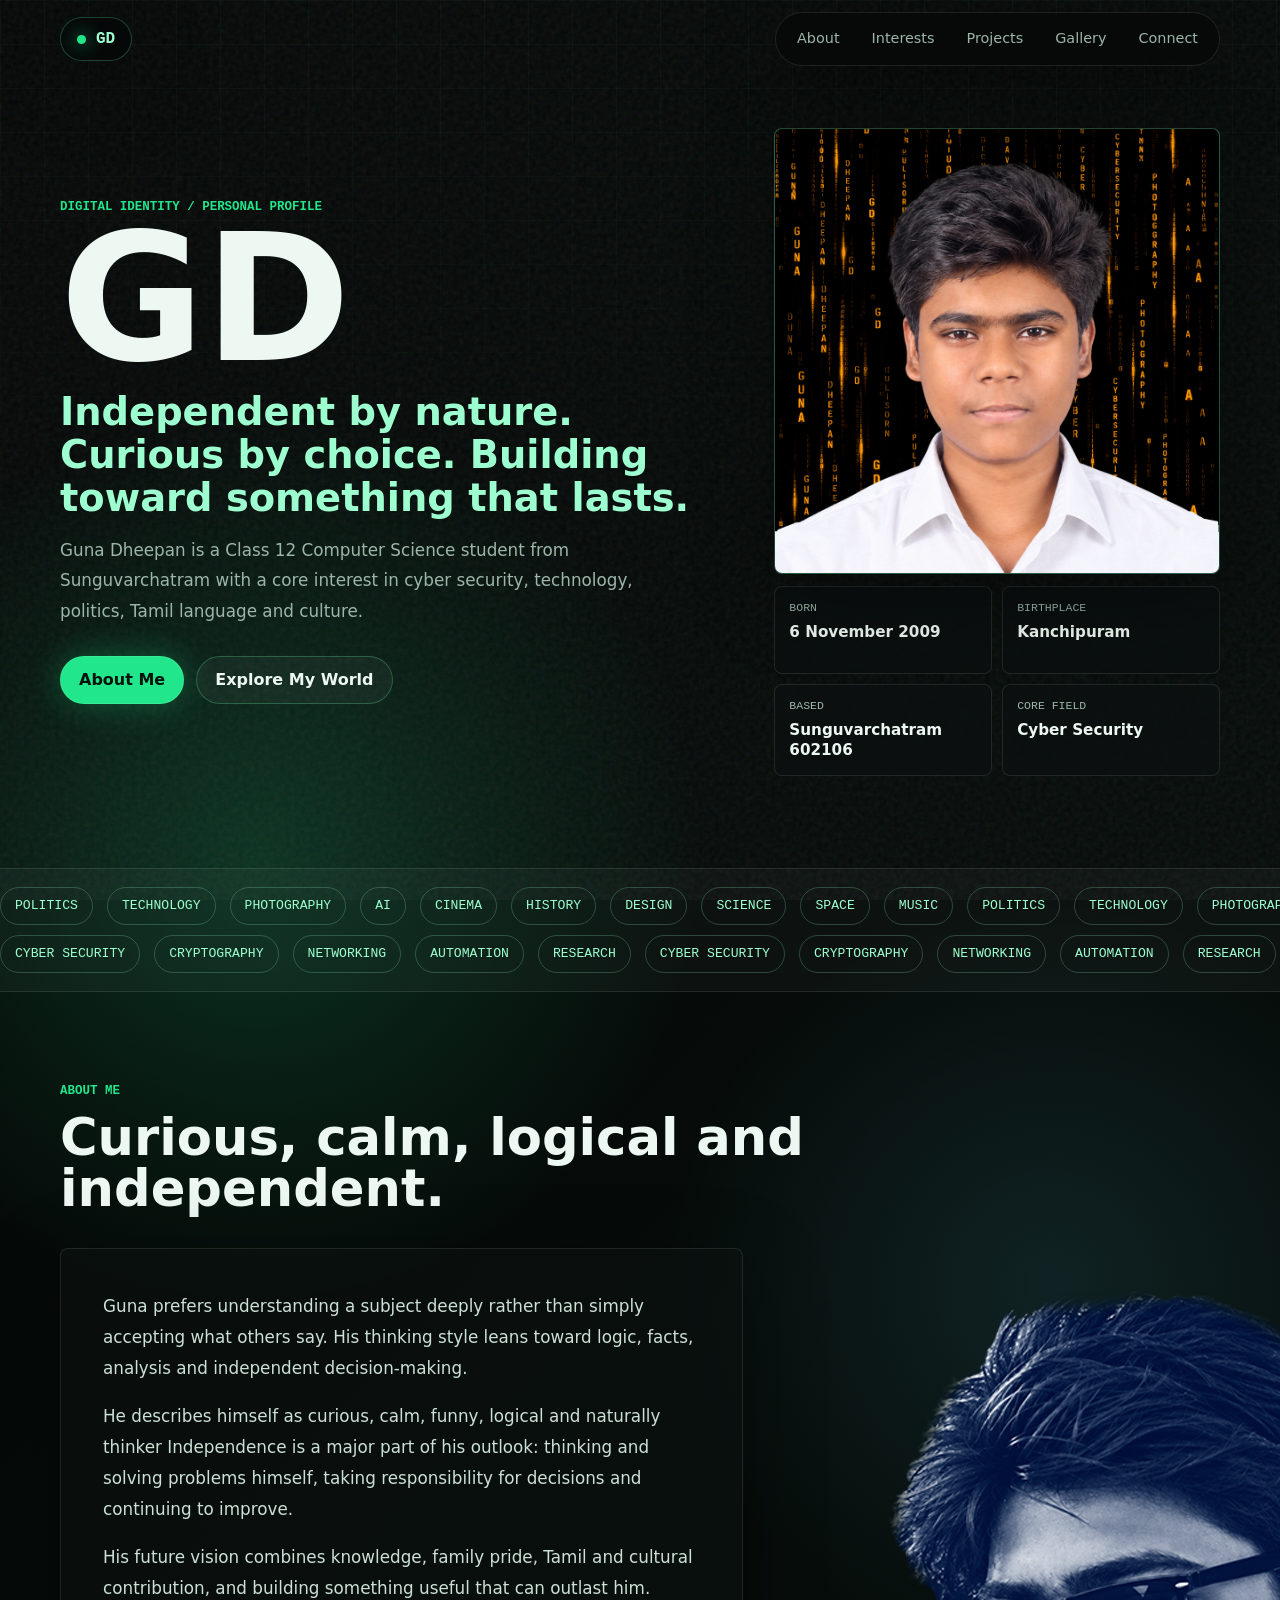
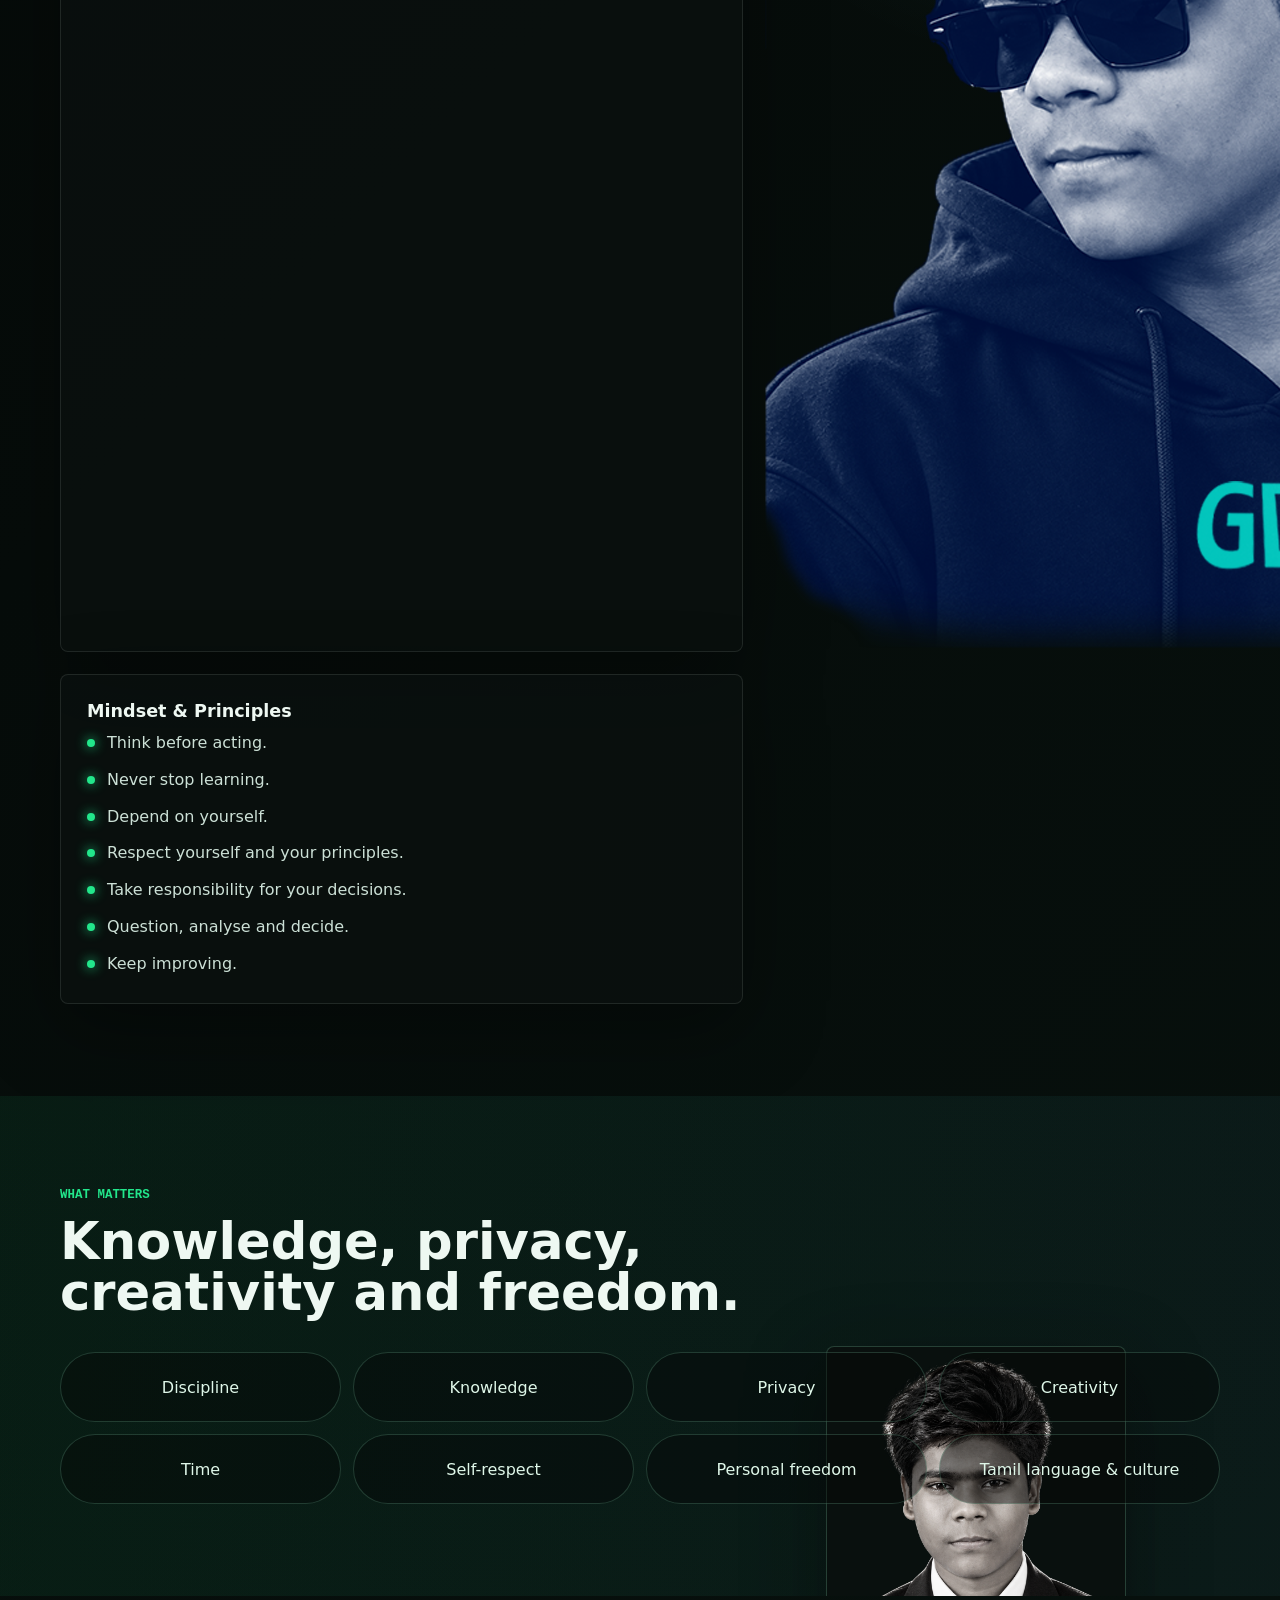
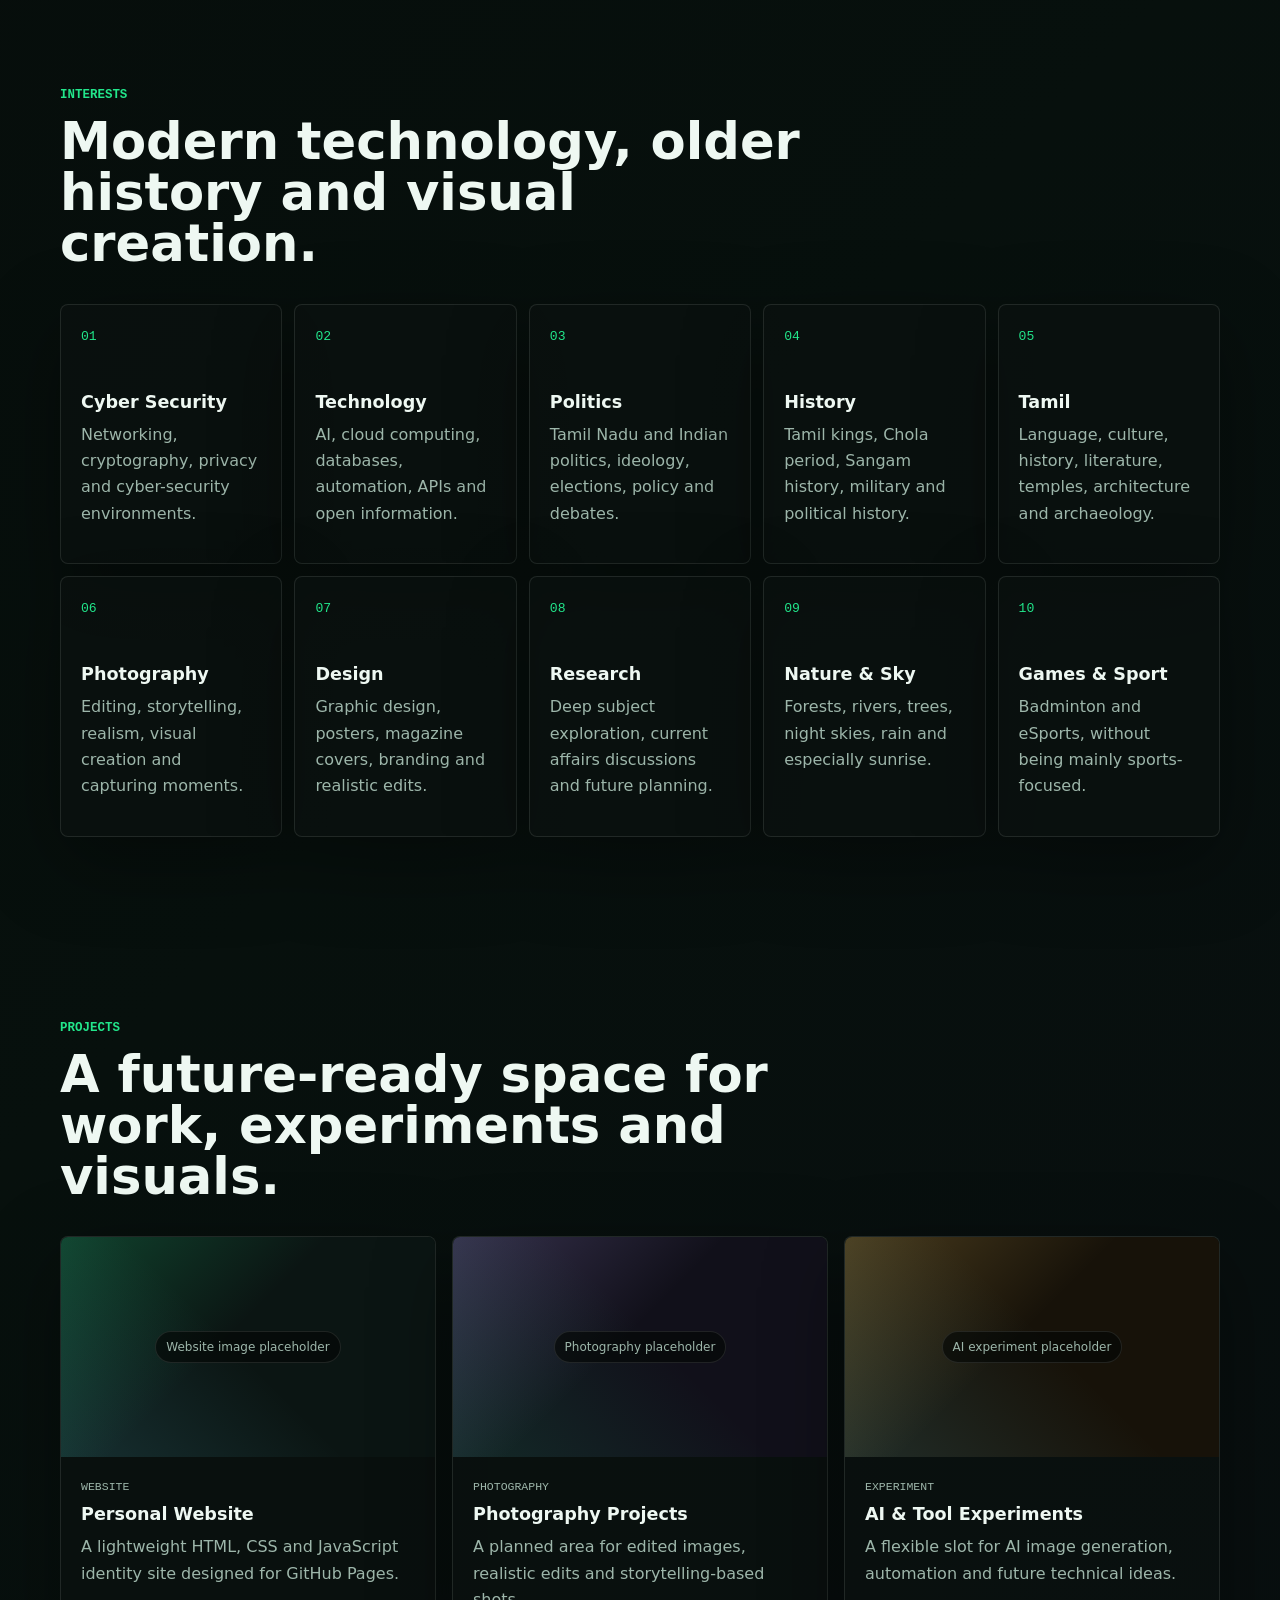
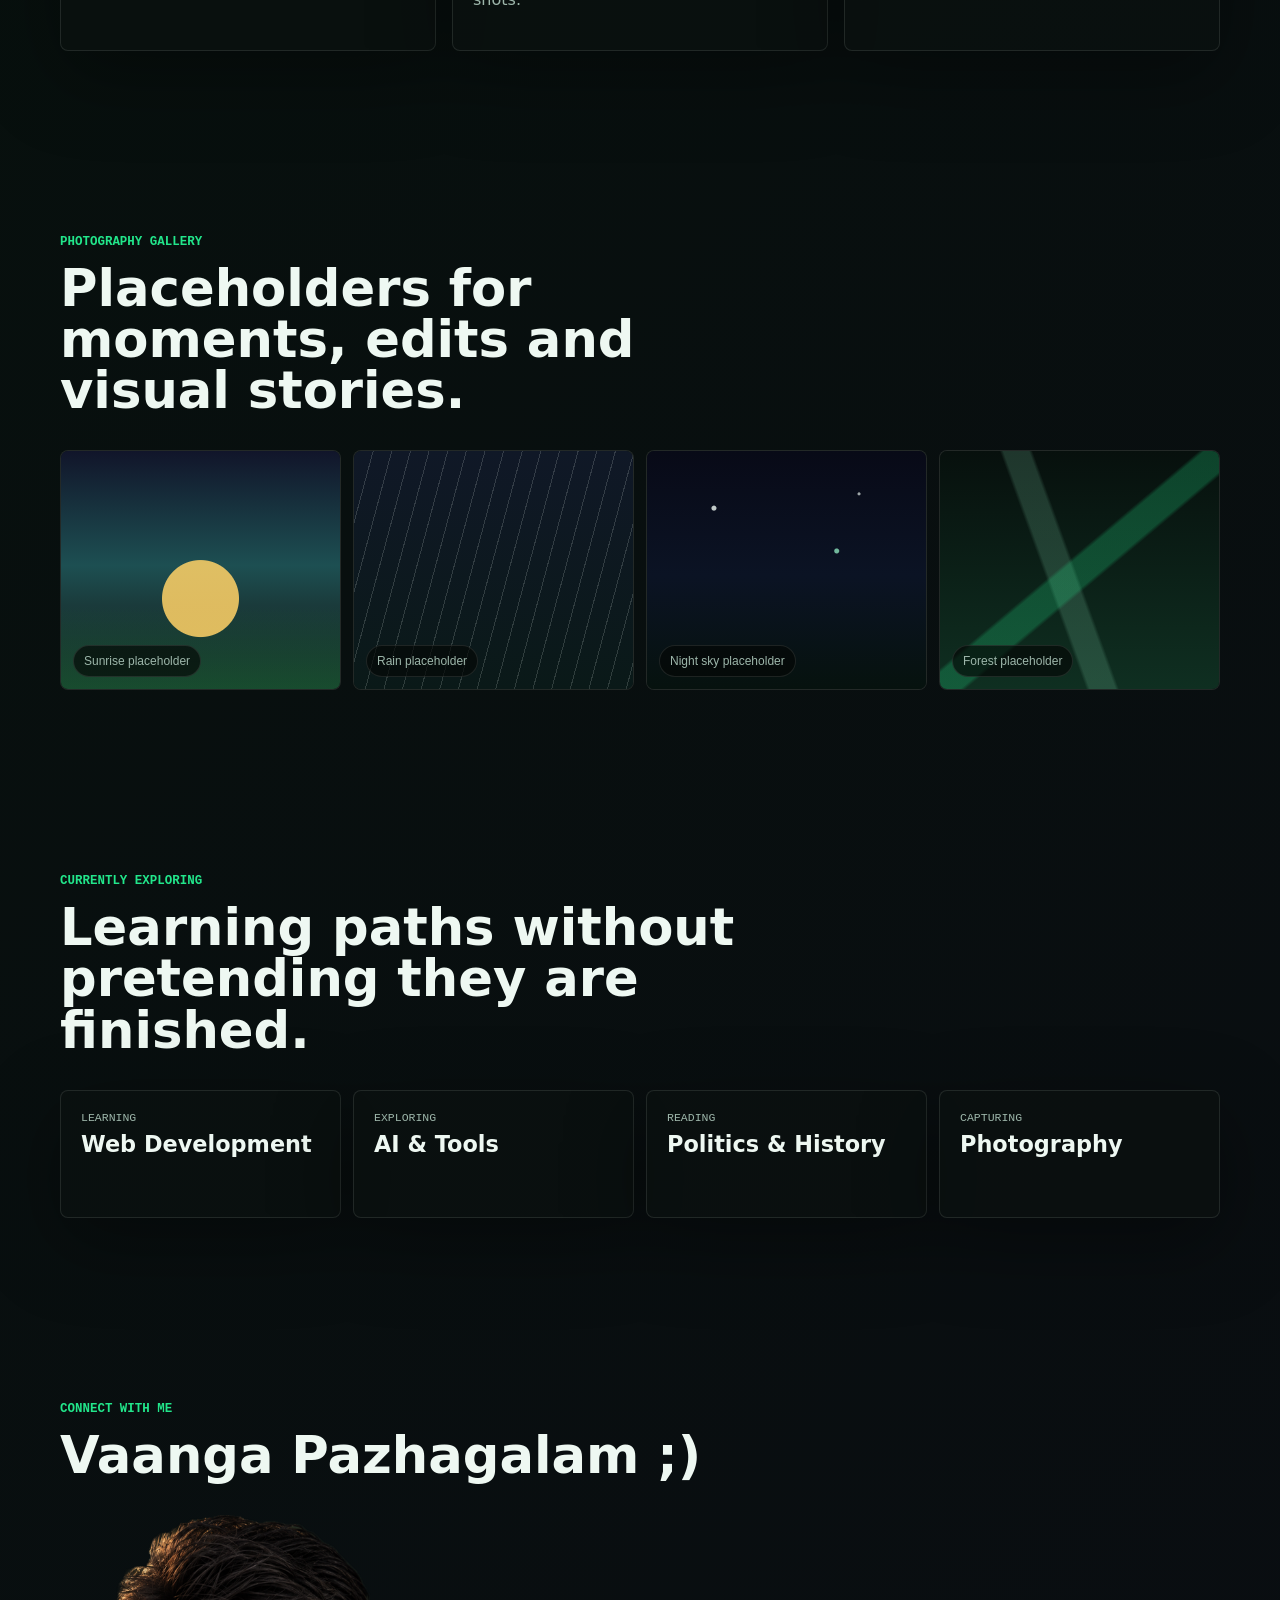
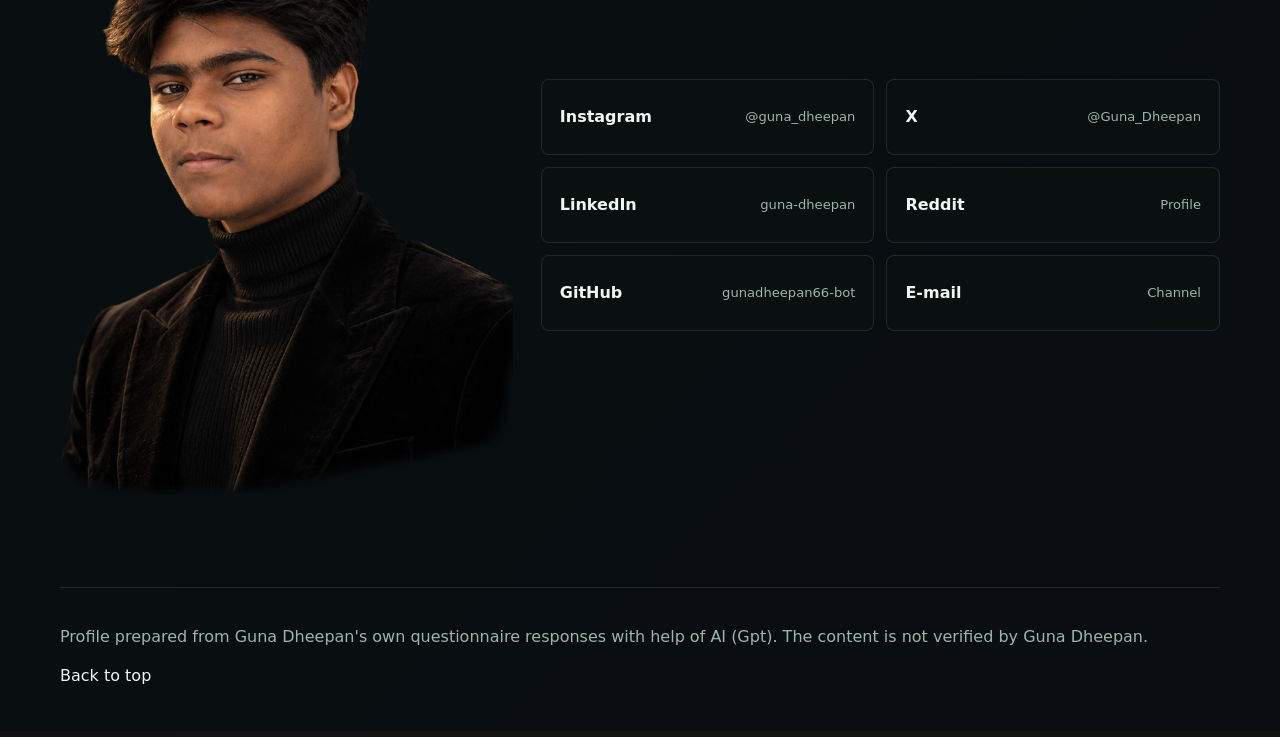
==== commit 28c684e0: "Update index.html" ====
--- a/index.html
+++ b/index.html
@@ -321,7 +321,7 @@
         <section class="section connect-section" id="connect" aria-labelledby="connect-title">
           <div class="section-heading reveal">
             <p class="eyebrow">Connect with me</p>
-            <h2 id="connect-title">Vanga Pazhagalam ;)</h2>
+            <h2 id="connect-title">Vaanga Pazhagalam ;)</h2>
           </div>
         
           <div class="connect-layout">
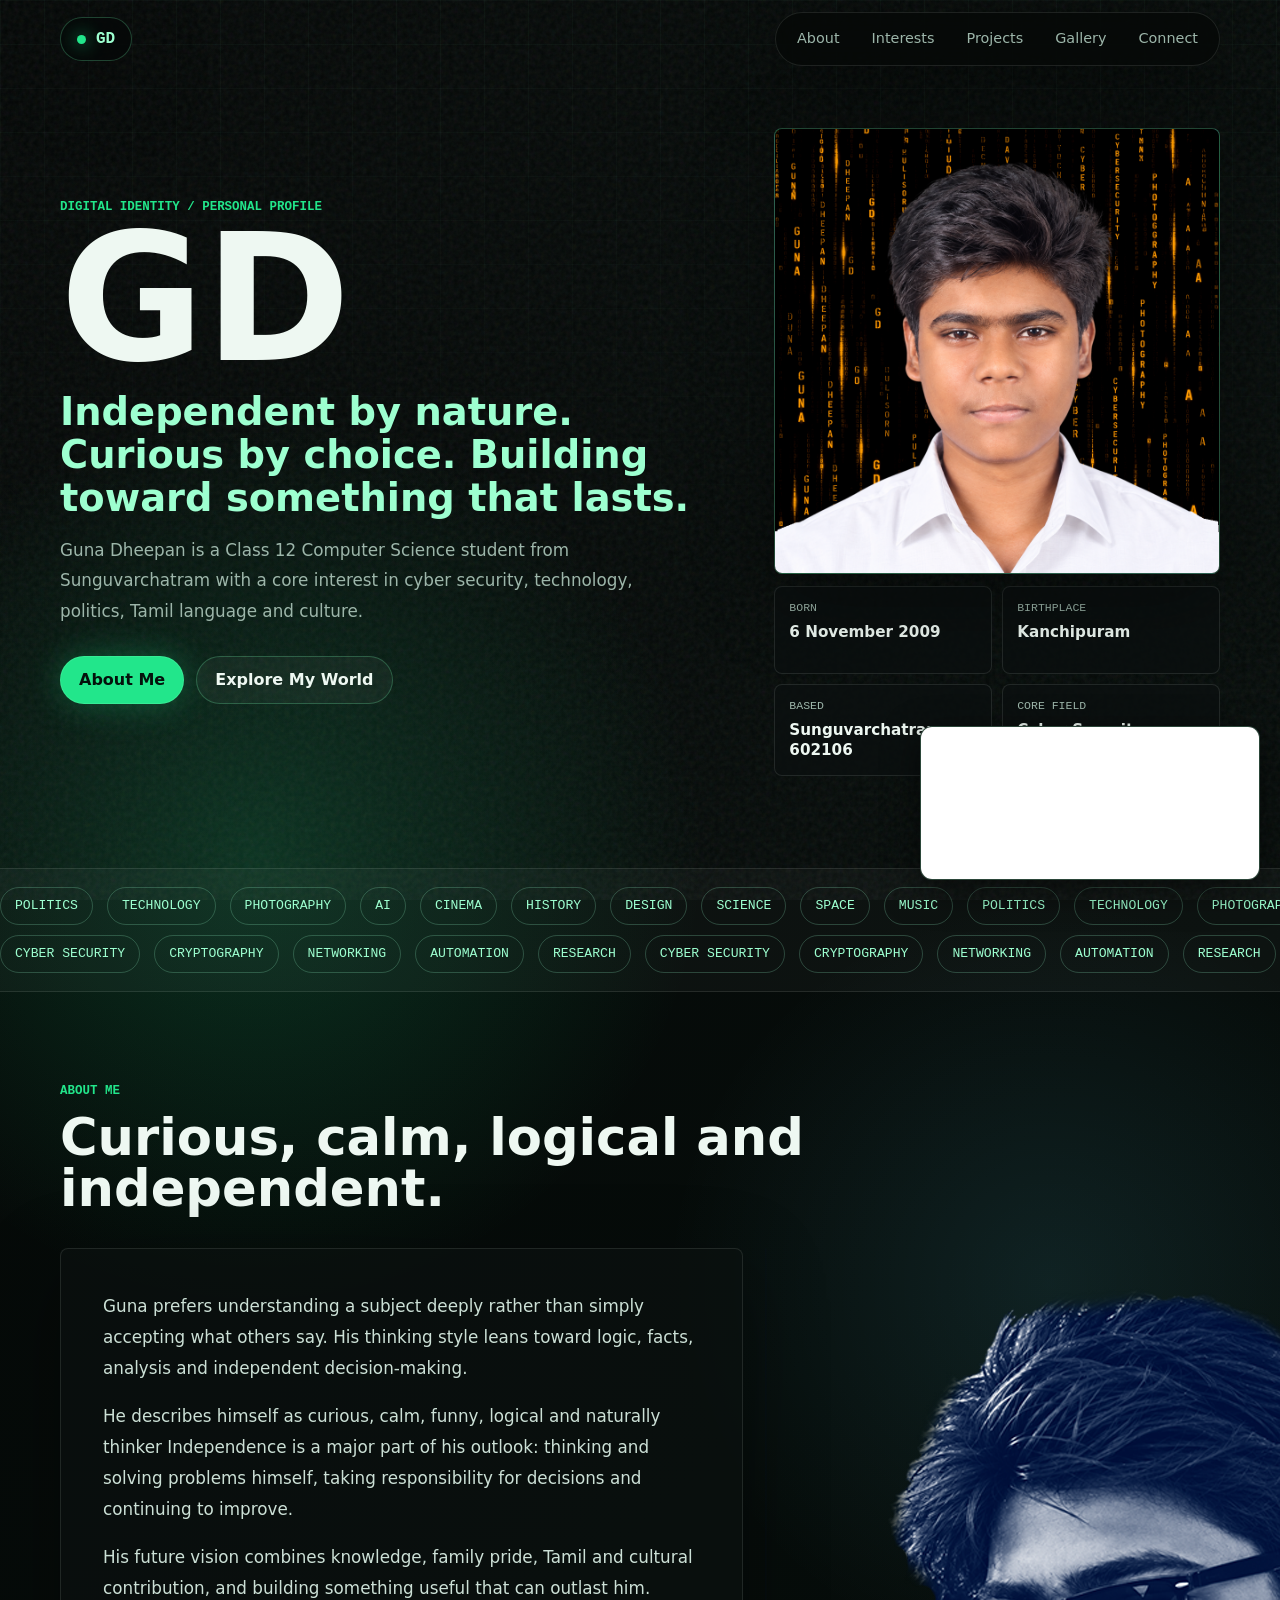
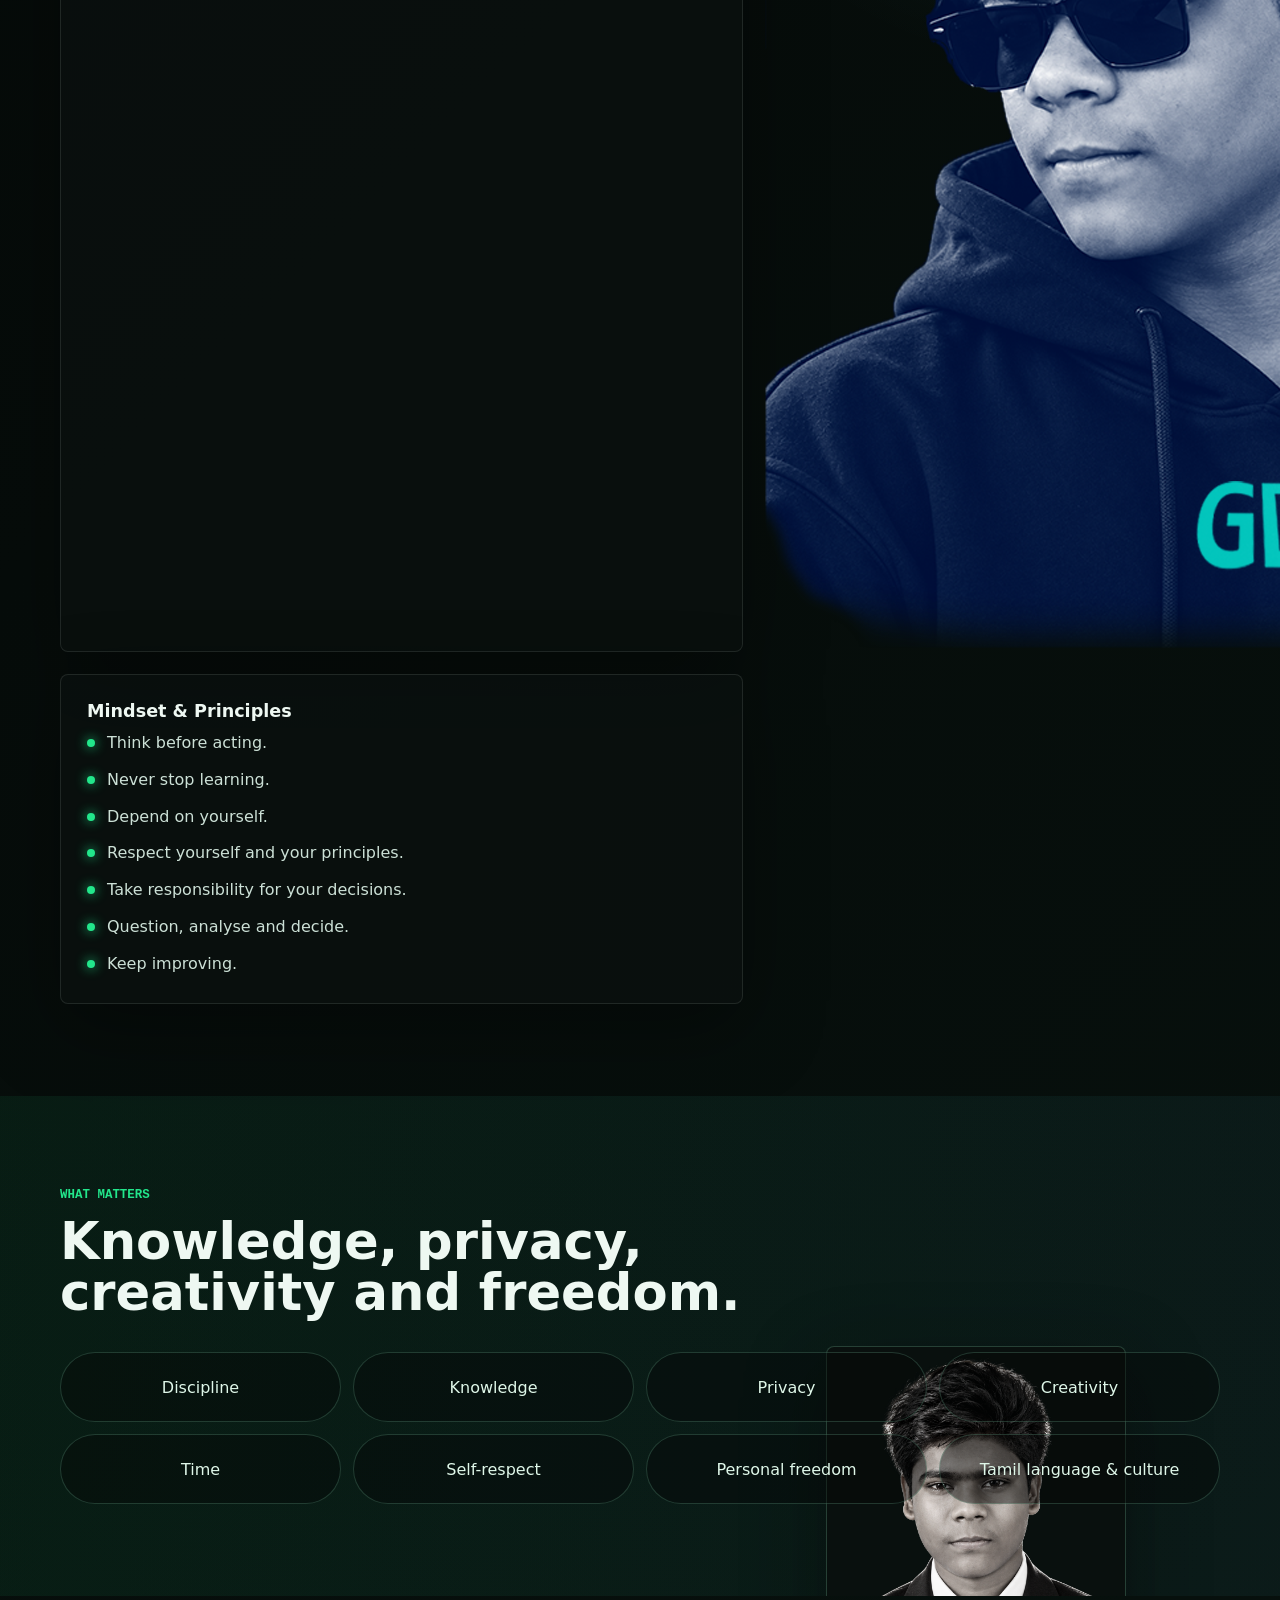
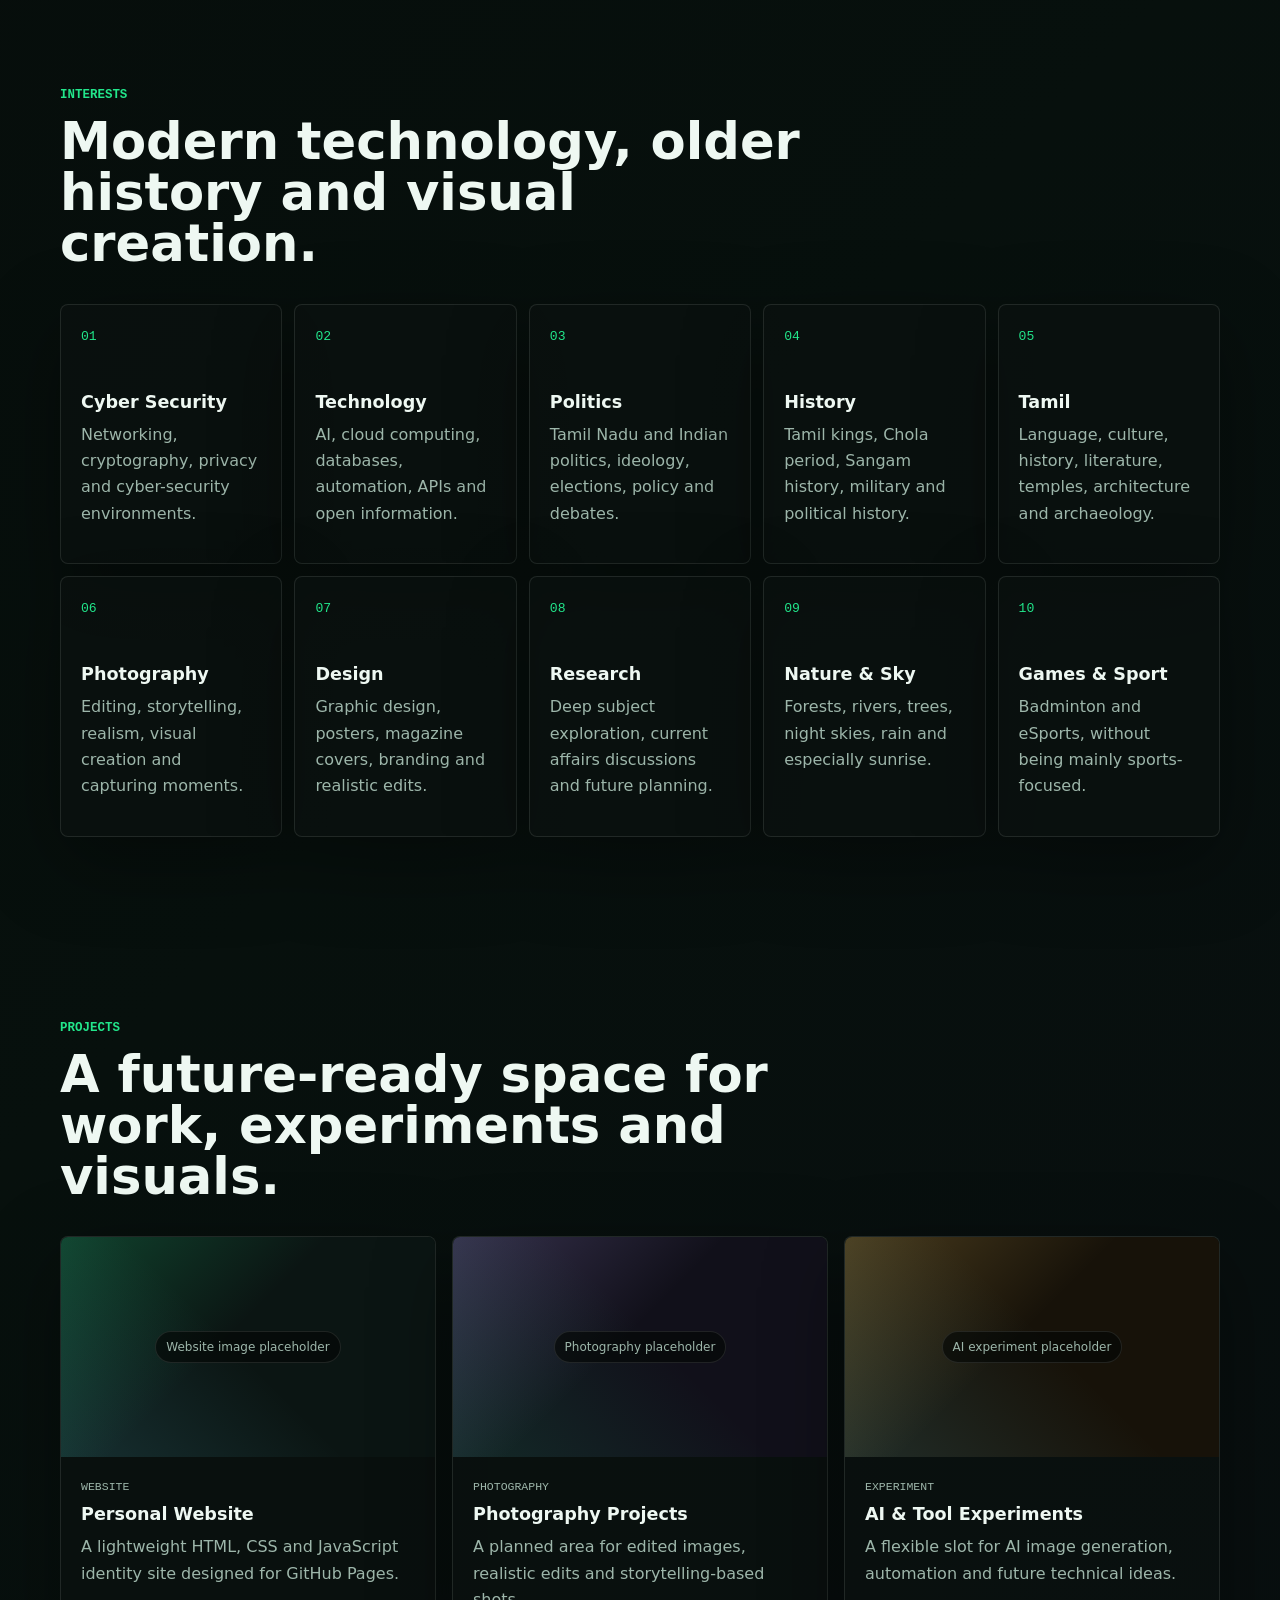
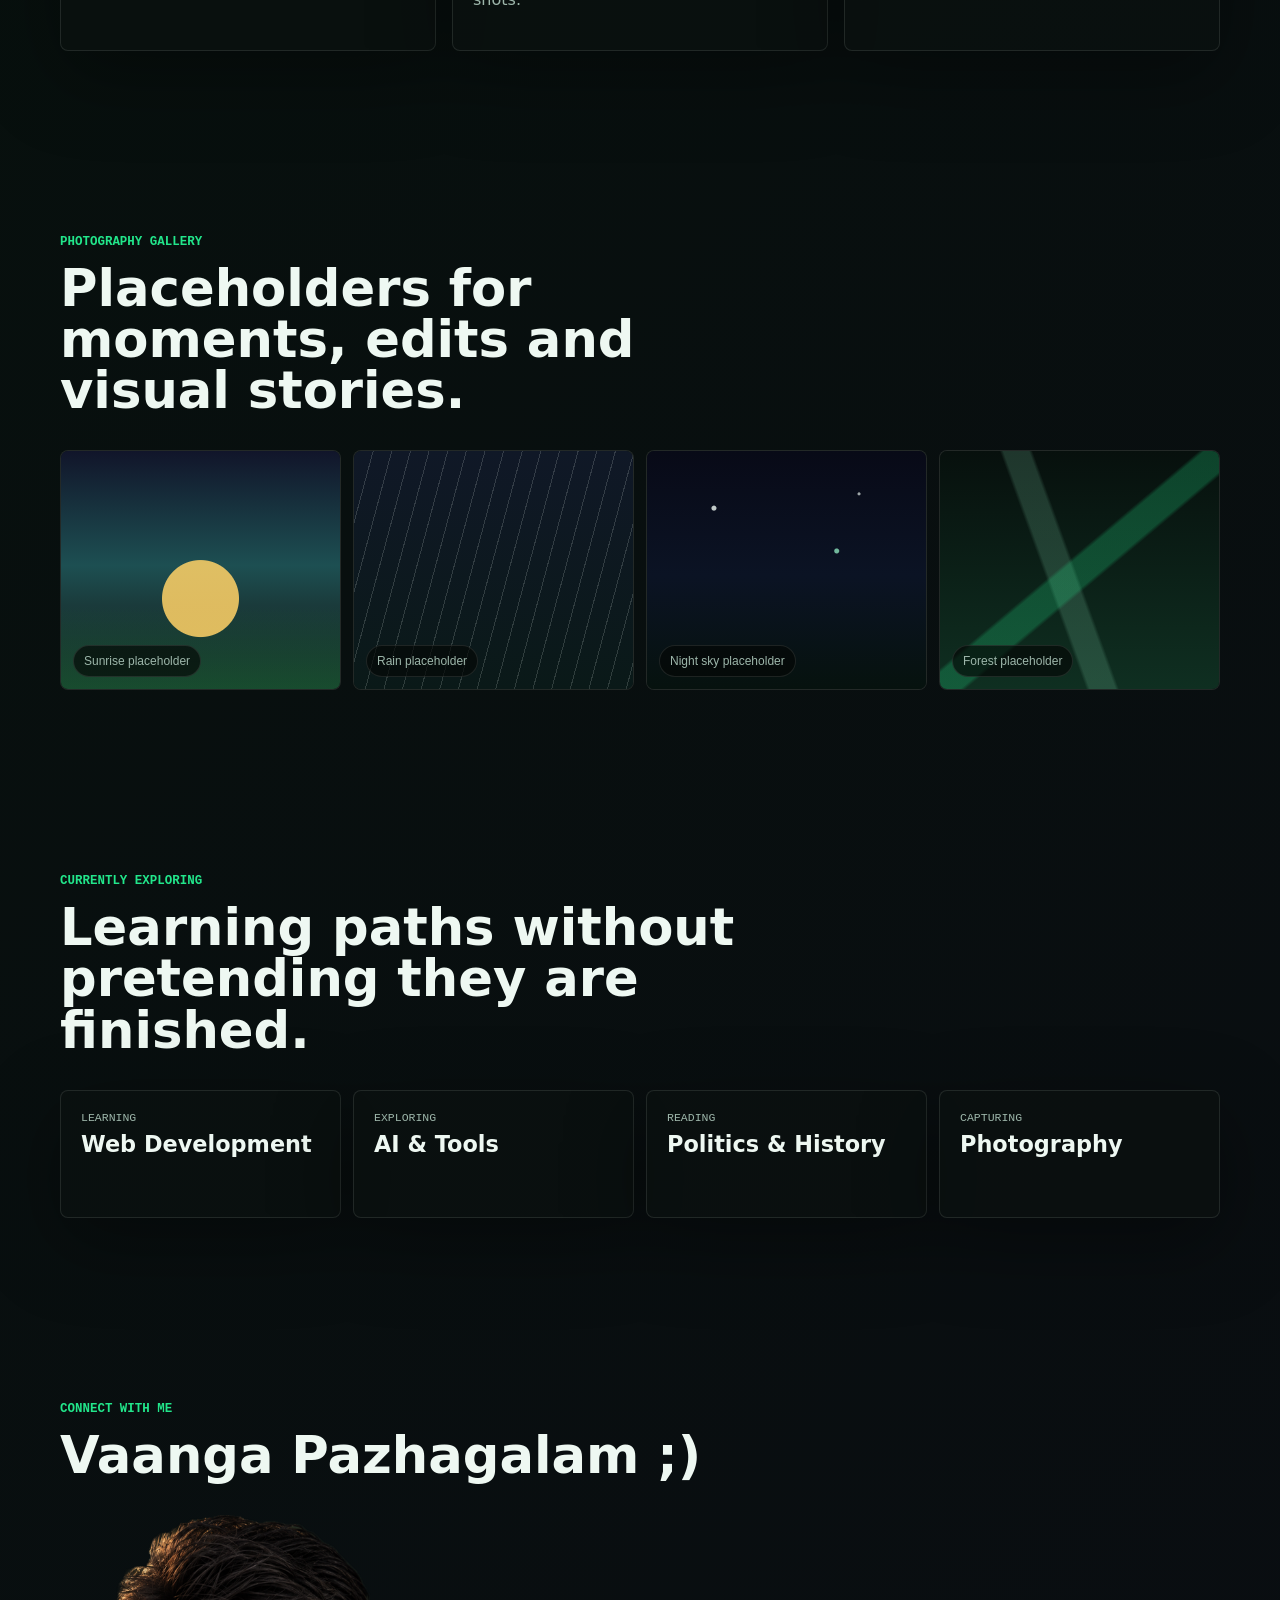
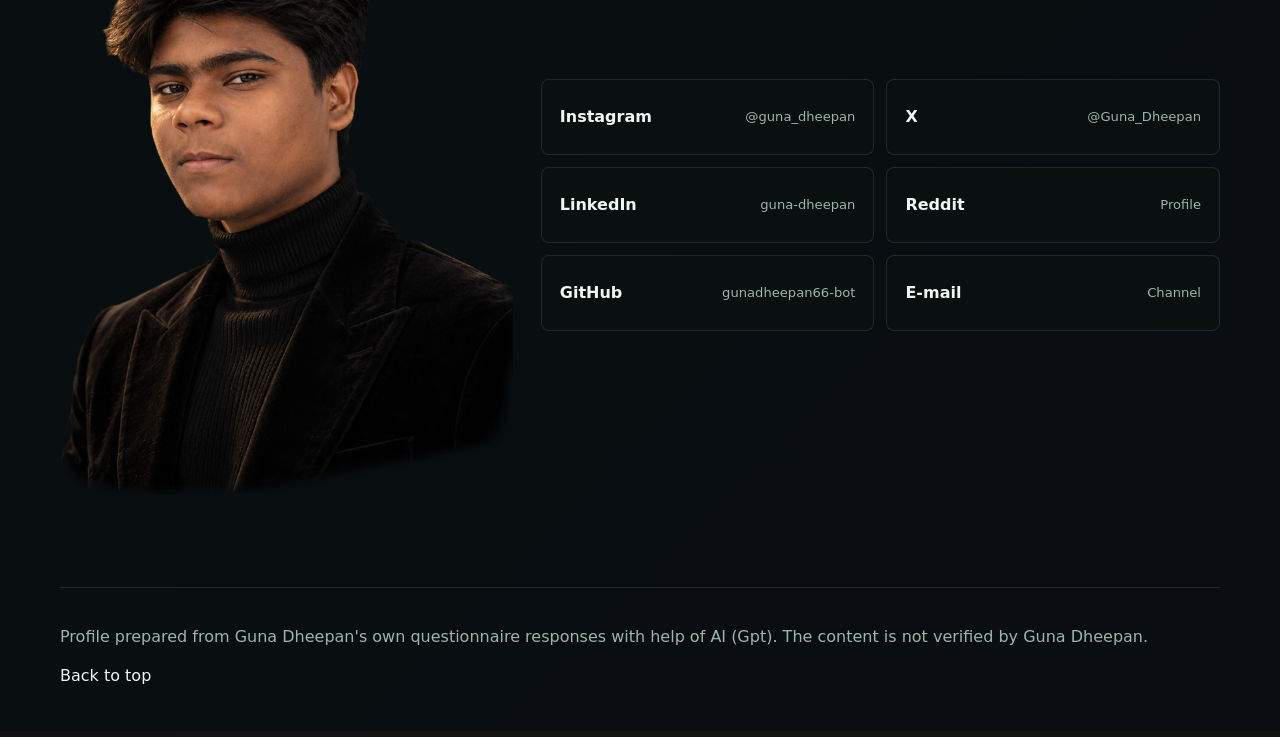
==== commit dc3b4ca9: "music player" ====
--- a/index.html
+++ b/index.html
@@ -16,6 +16,16 @@
     <link rel="stylesheet" href="styles.css" />
   </head>
   <body>
+    <div class="floating-music">
+      <iframe
+        src="https://open.spotify.com/embed/playlist/2EW8oSj2TWe3tAVWlCC7nK?utm_source=generator&theme=0"
+        width="100%"
+        height="152"
+        frameborder="0"
+        allow="autoplay; clipboard-write; encrypted-media; fullscreen; picture-in-picture"
+        loading="lazy">
+      </iframe>
+    </div>
     <div class="site-shell">
       <header class="site-header" id="top">
         <a class="brand-mark" href="#top" aria-label="PANGU home">
--- a/styles.css
+++ b/styles.css
@@ -72,7 +72,52 @@
 .site-shell {
   overflow: hidden;
 }
-
+.music-player {
+  width: 100%;
+  max-width: 720px;
+  margin: 30px auto;
+  border-radius: 12px;
+  overflow: hidden;
+  border: 1px solid rgba(157, 255, 208, 0.18);
+  box-shadow: var(--shadow);
+}
+
+.music-player iframe {
+  display: block;
+  width: 100%;
+  border: 0;
+}
+/* Floating Spotify Player */
+.floating-music {
+  position: fixed;
+  right: 20px;
+  bottom: 20px;
+  width: 340px;
+  max-width: calc(100vw - 40px);
+  z-index: 9999;
+
+  border: 1px solid rgba(157, 255, 208, 0.25);
+  border-radius: 12px;
+  overflow: hidden;
+
+  background: #050807;
+  box-shadow: 0 10px 35px rgba(0, 0, 0, 0.55);
+}
+
+.floating-music iframe {
+  display: block;
+  width: 100%;
+  border: 0;
+}
+
+/* Mobile */
+@media (max-width: 600px) {
+  .floating-music {
+    right: 10px;
+    bottom: 10px;
+    width: 300px;
+  }
+}
 .site-header {
   position: fixed;
   top: 0;
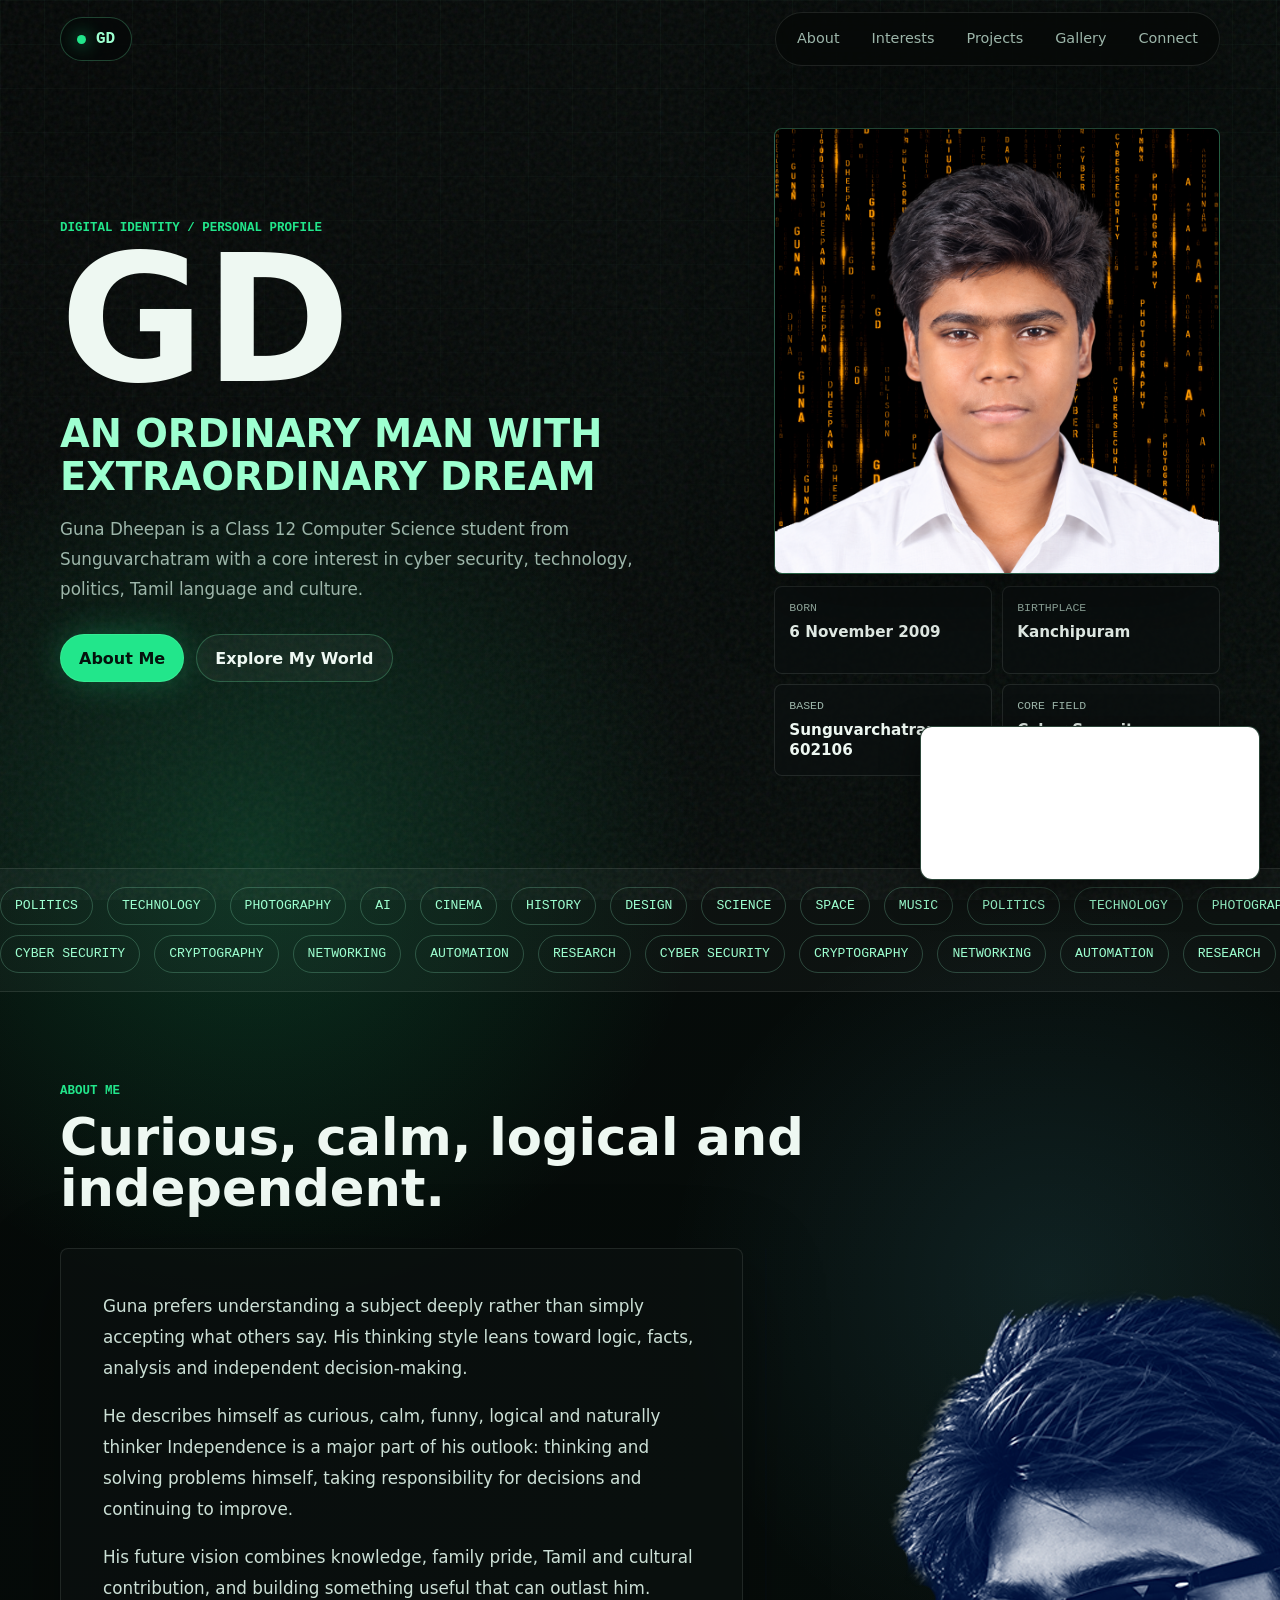
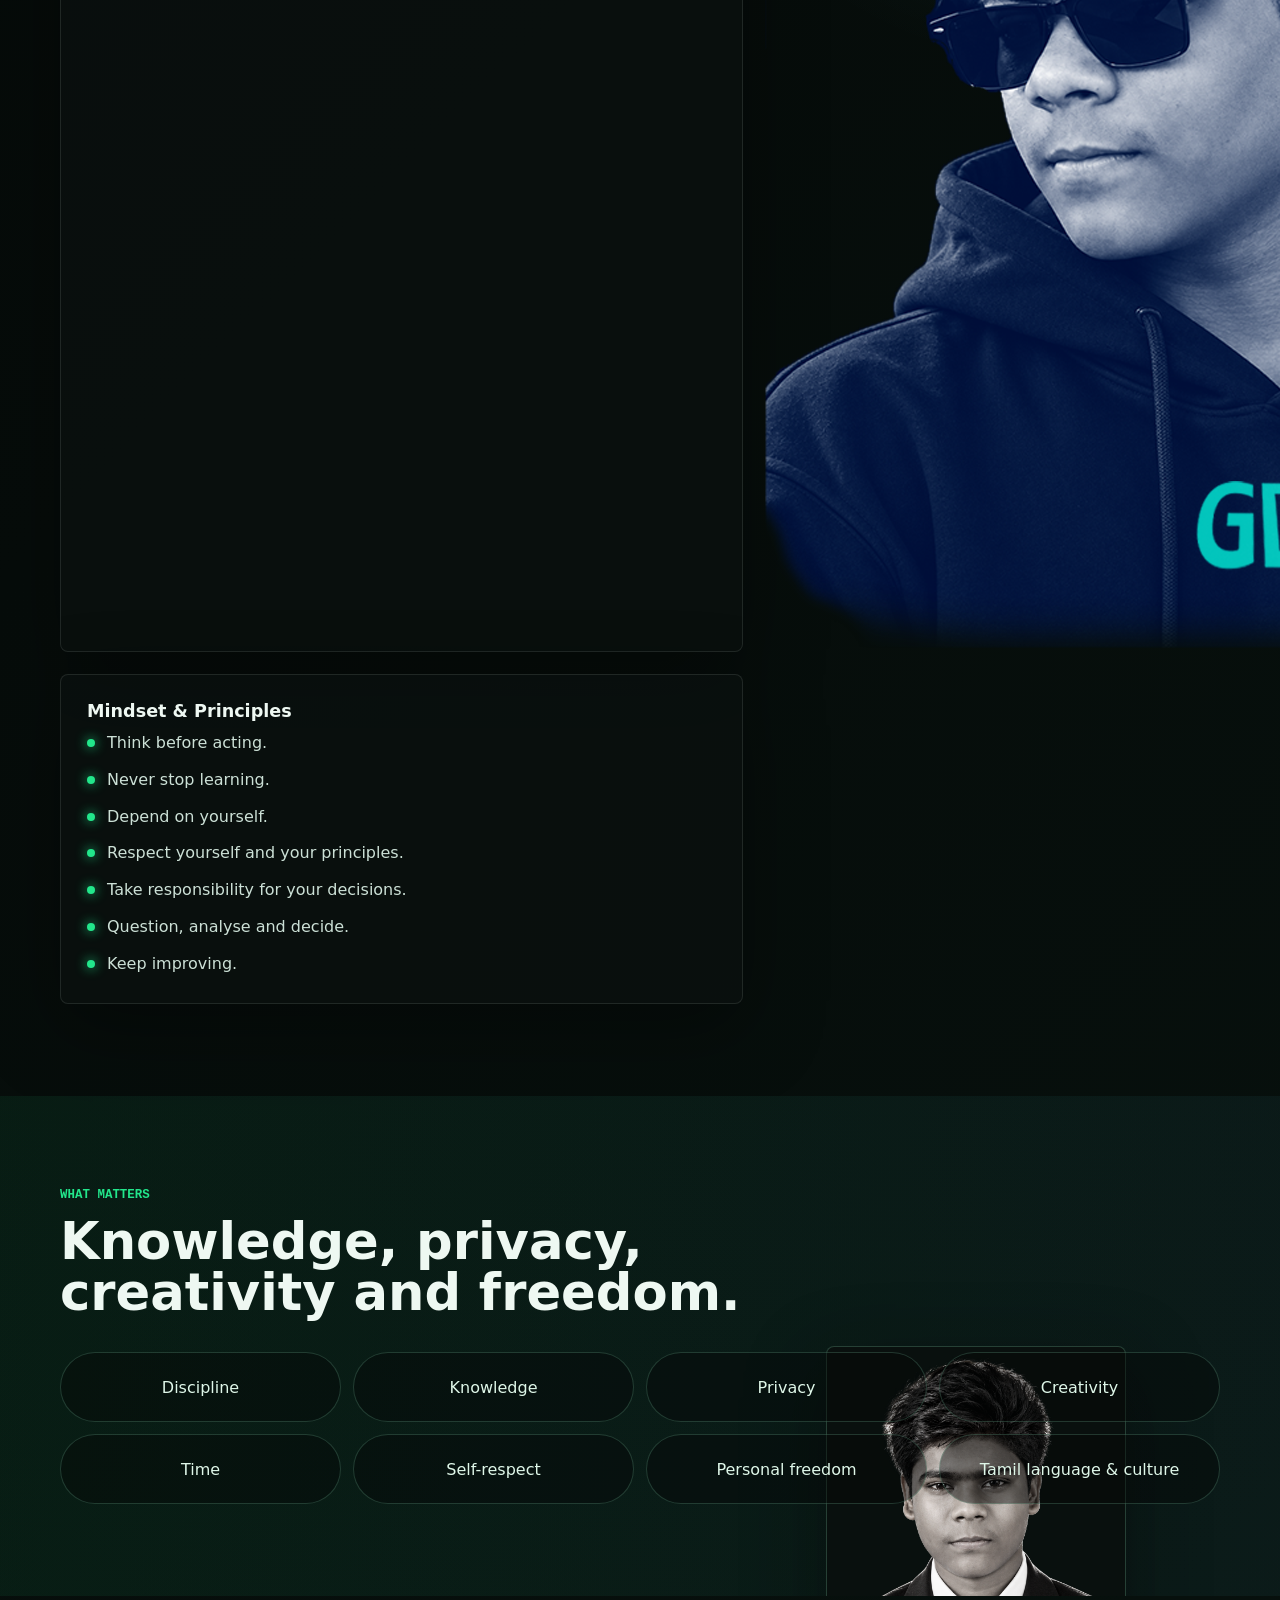
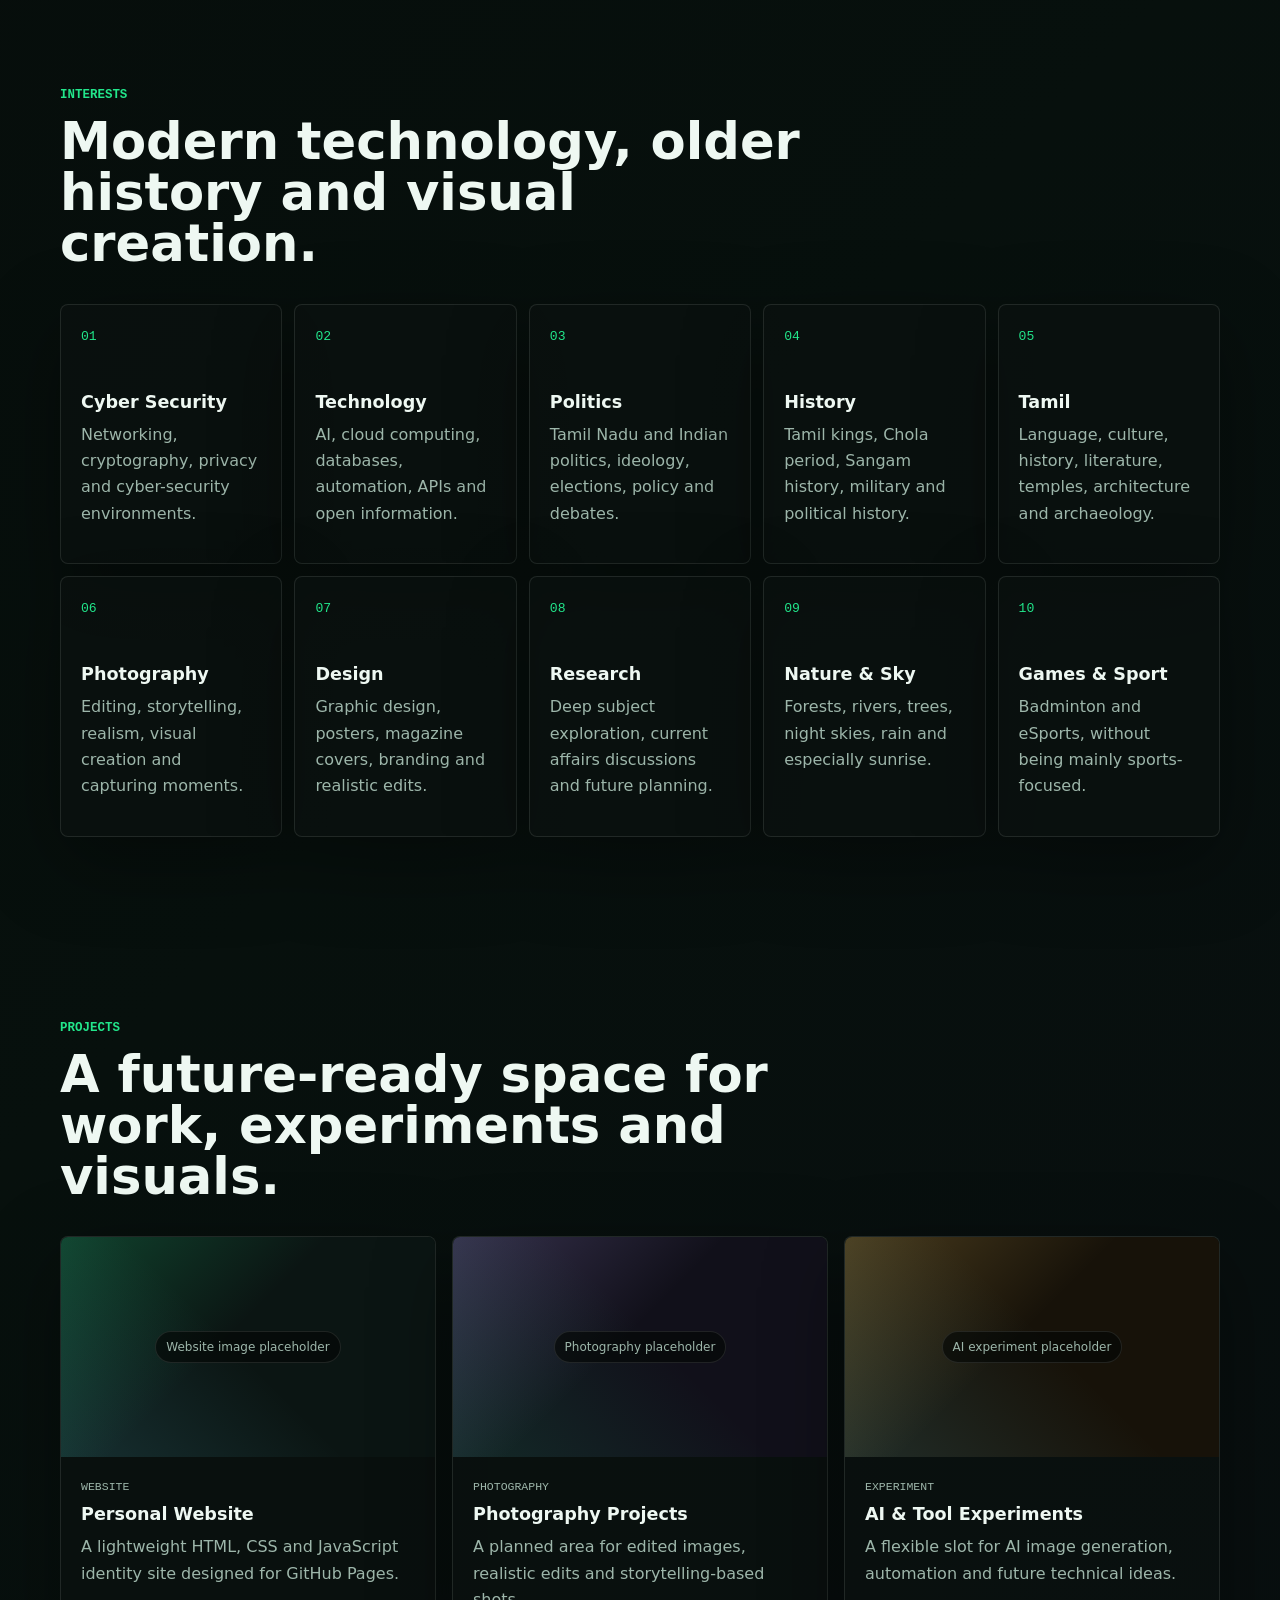
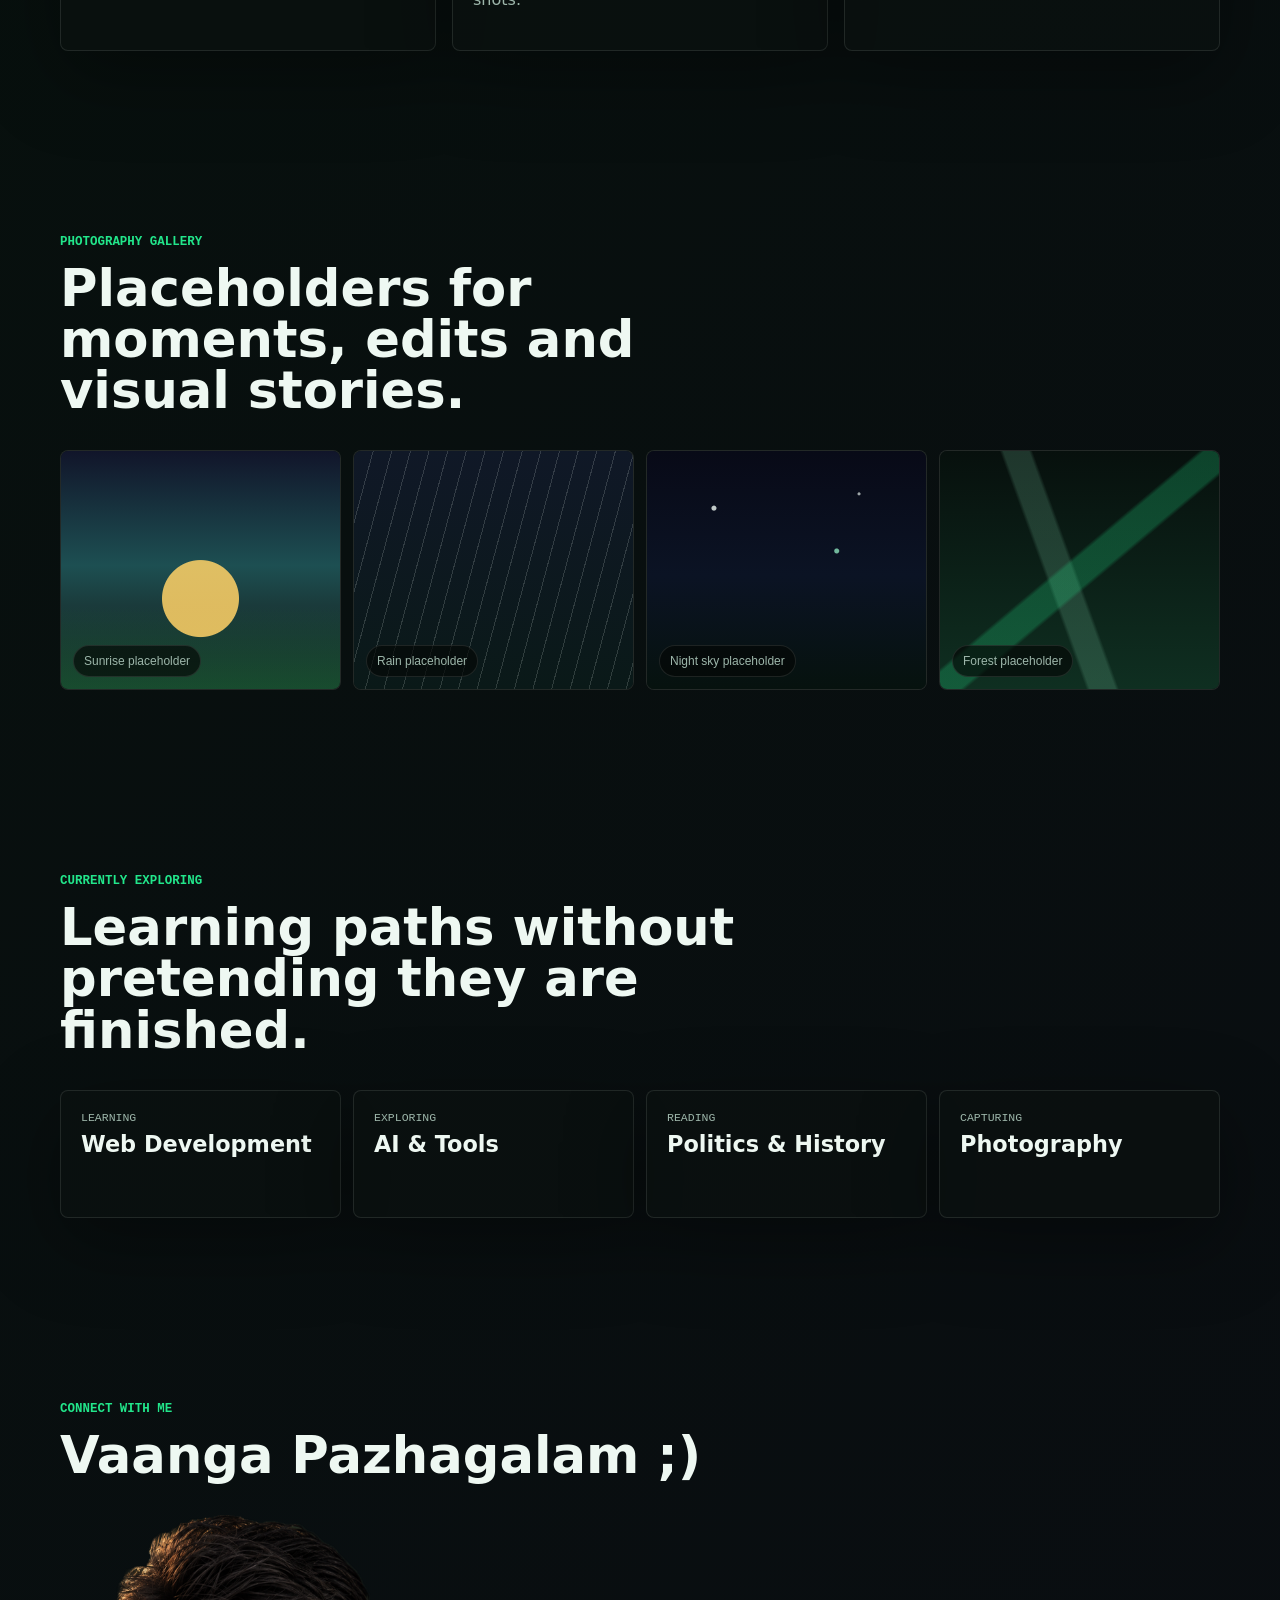
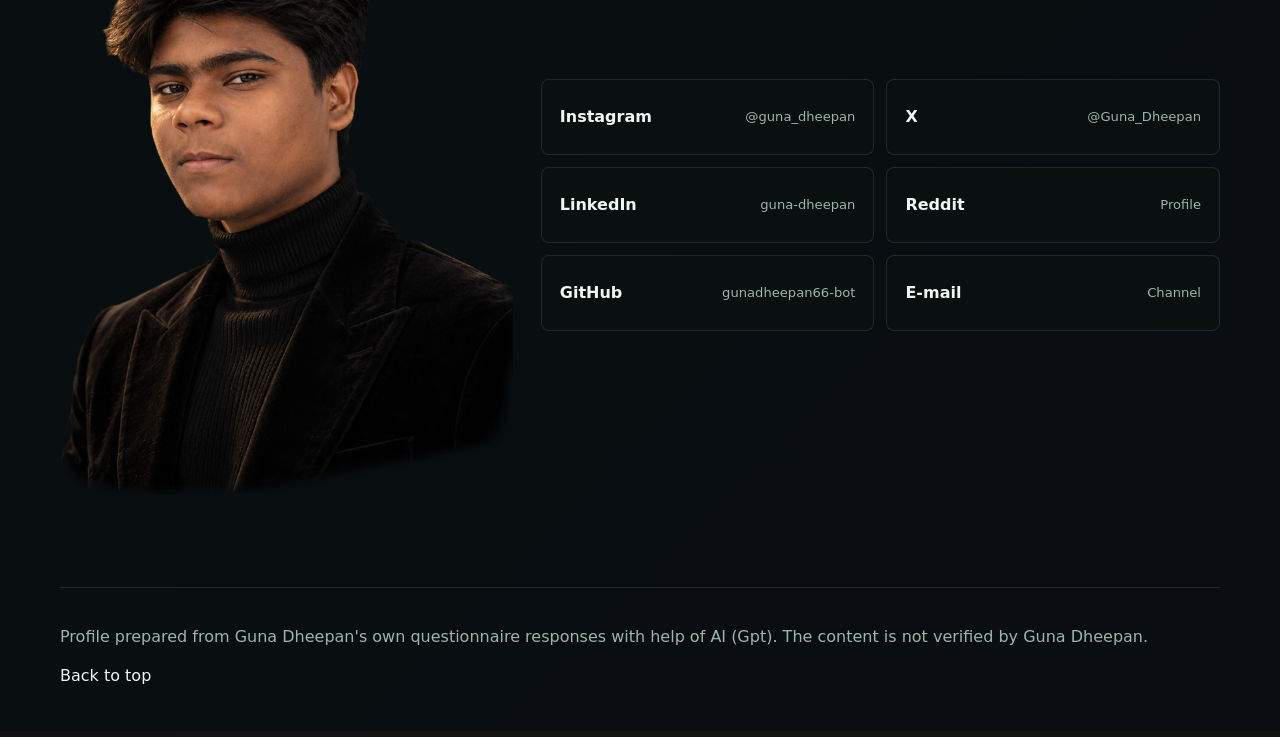
==== commit d046f889: "Update index.html" ====
--- a/index.html
+++ b/index.html
@@ -8,7 +8,7 @@
       content="GD personal website - a dark digital identity for Guna Dheepan."
     />
     <link rel="icon" type="image/png" href="images/favicon.png" />
-    <title>GD| Guna Dheepan</title>
+    <title>GD | Guna Dheepan</title>
     <link rel="preconnect" href="https://fonts.googleapis.com">
     <link rel="preconnect" href="https://fonts.gstatic.com" crossorigin>
     <link href="https://fonts.googleapis.com/css2?family=Share+Tech+Mono&display=swap" rel="stylesheet">
@@ -54,7 +54,7 @@
               <p class="eyebrow">Digital identity / personal profile</p>
               <h1 id="hero-title">GD</h1>
               <p class="hero-tagline">
-                Independent by nature. Curious by choice. Building toward something that lasts.
+                AN ORDINARY MAN WITH EXTRAORDINARY DREAM
               </p>
               <p class="hero-intro">
                 Guna Dheepan is a Class 12 Computer Science student from Sunguvarchatram with a
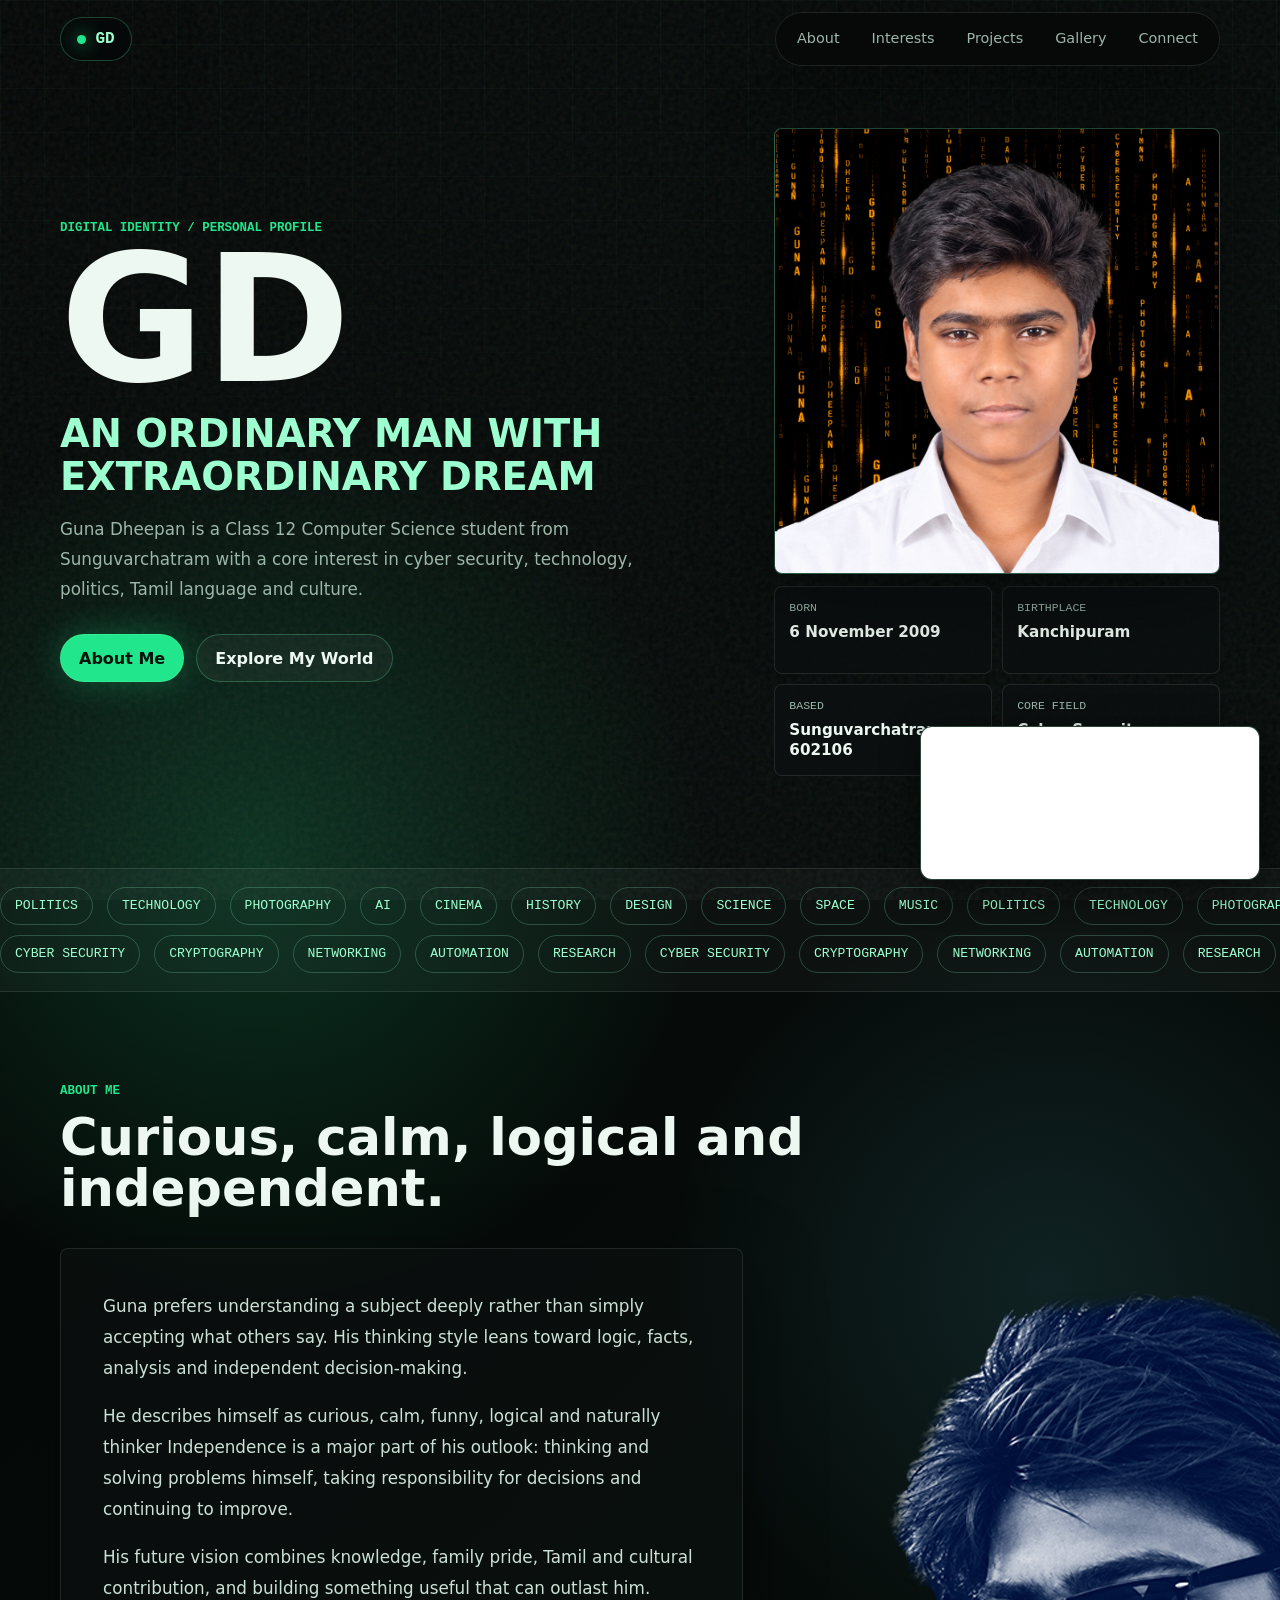
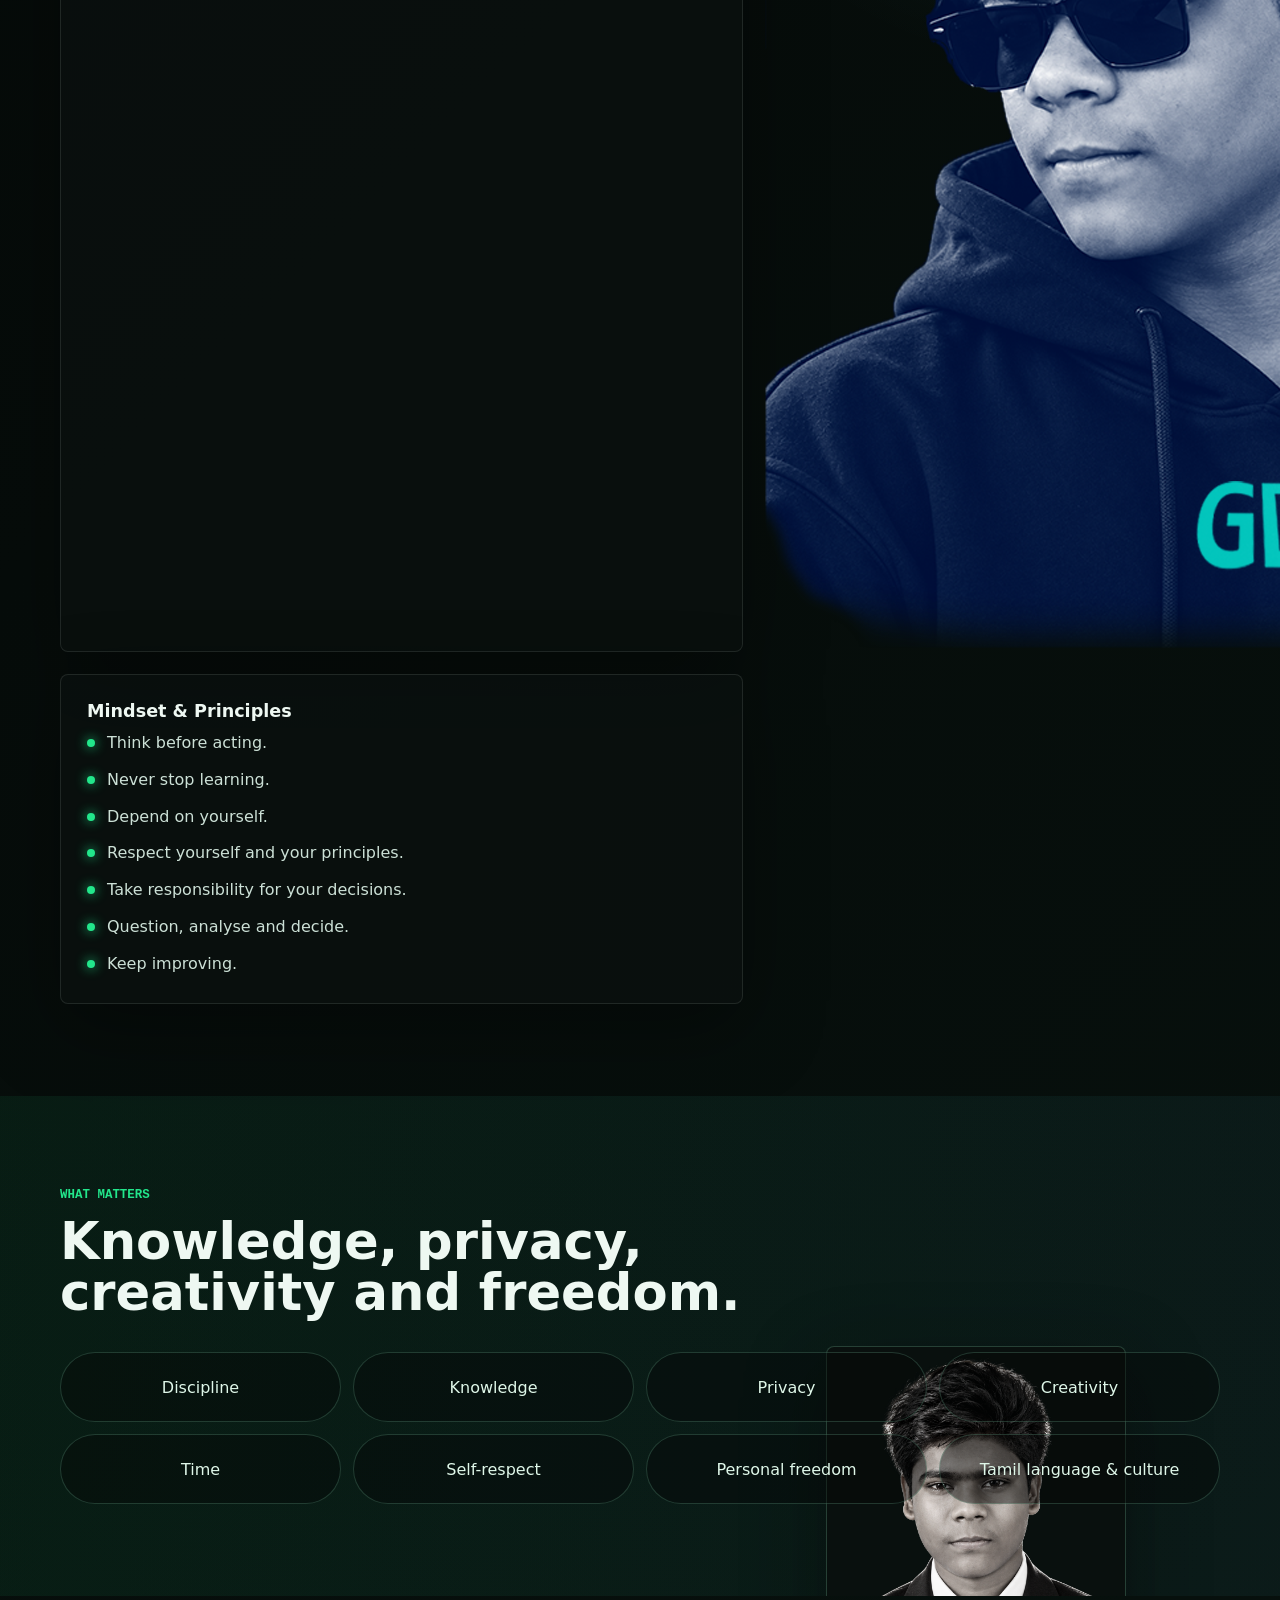
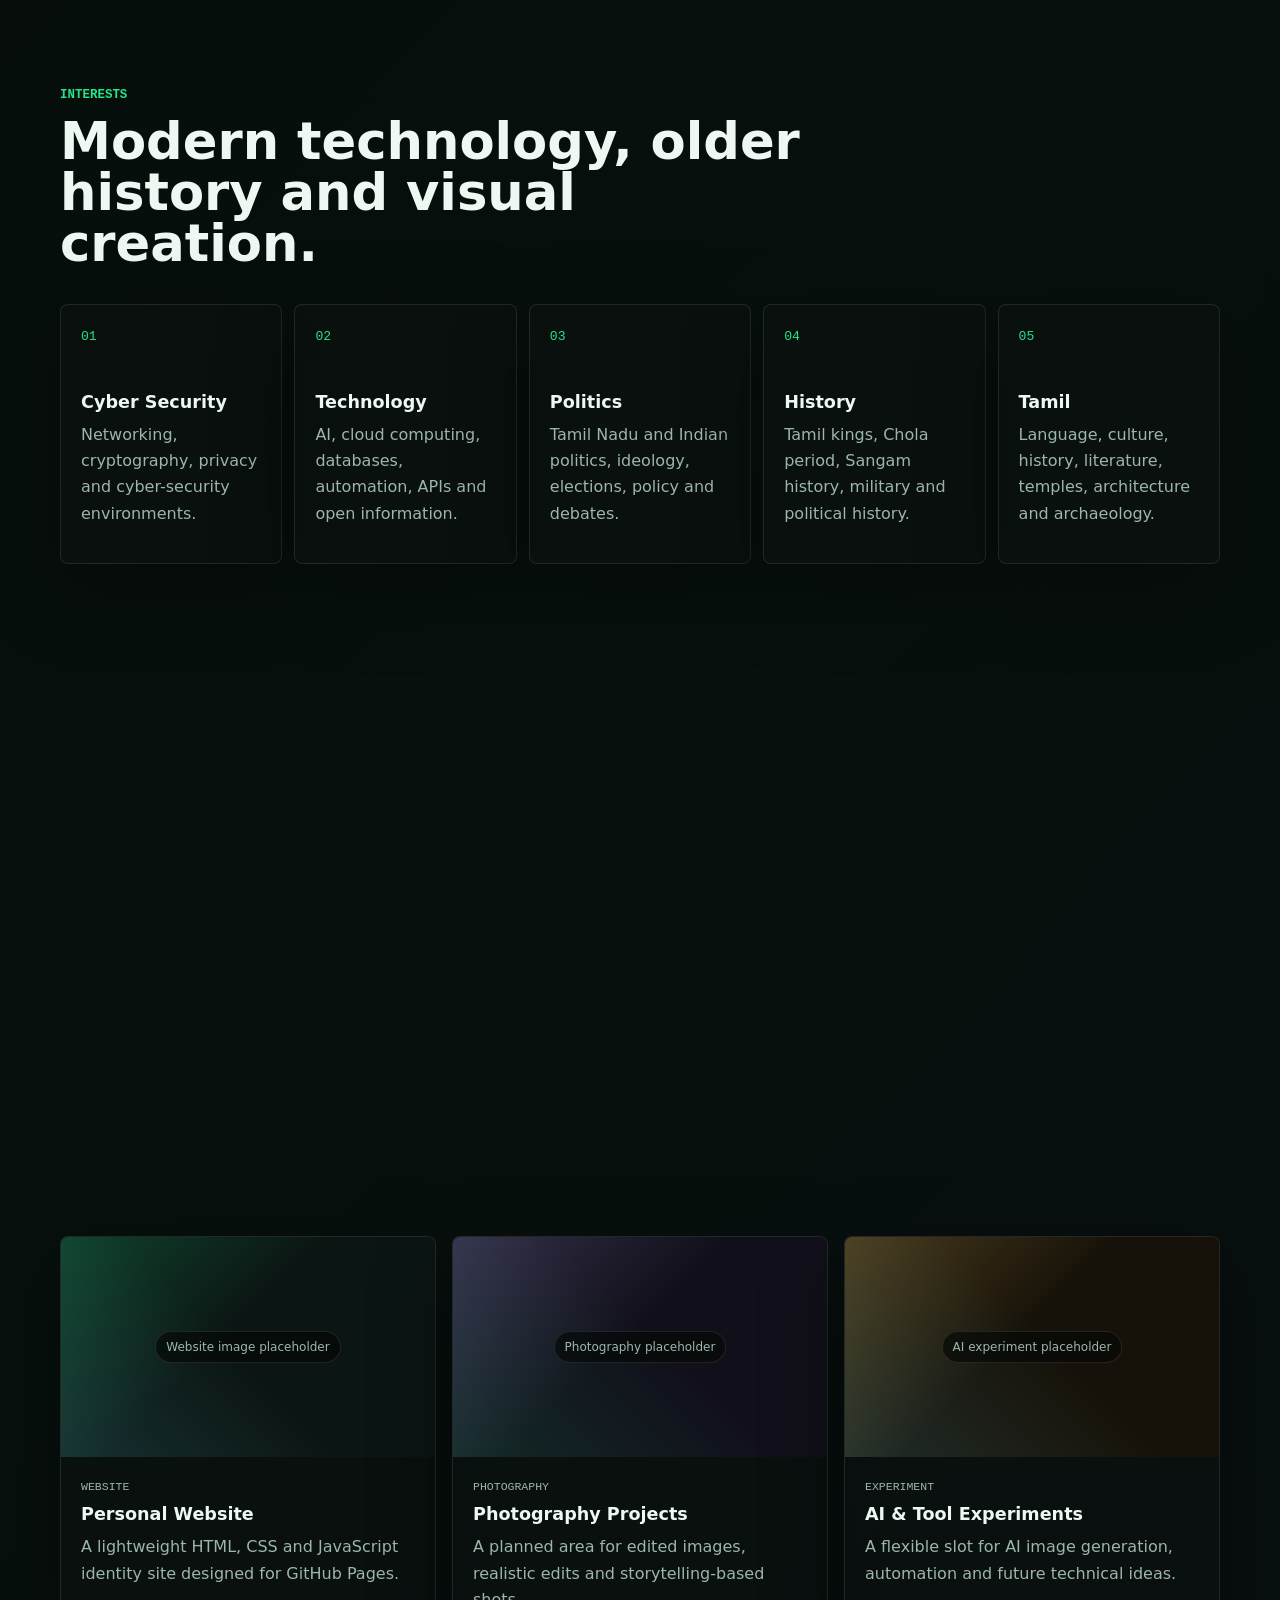
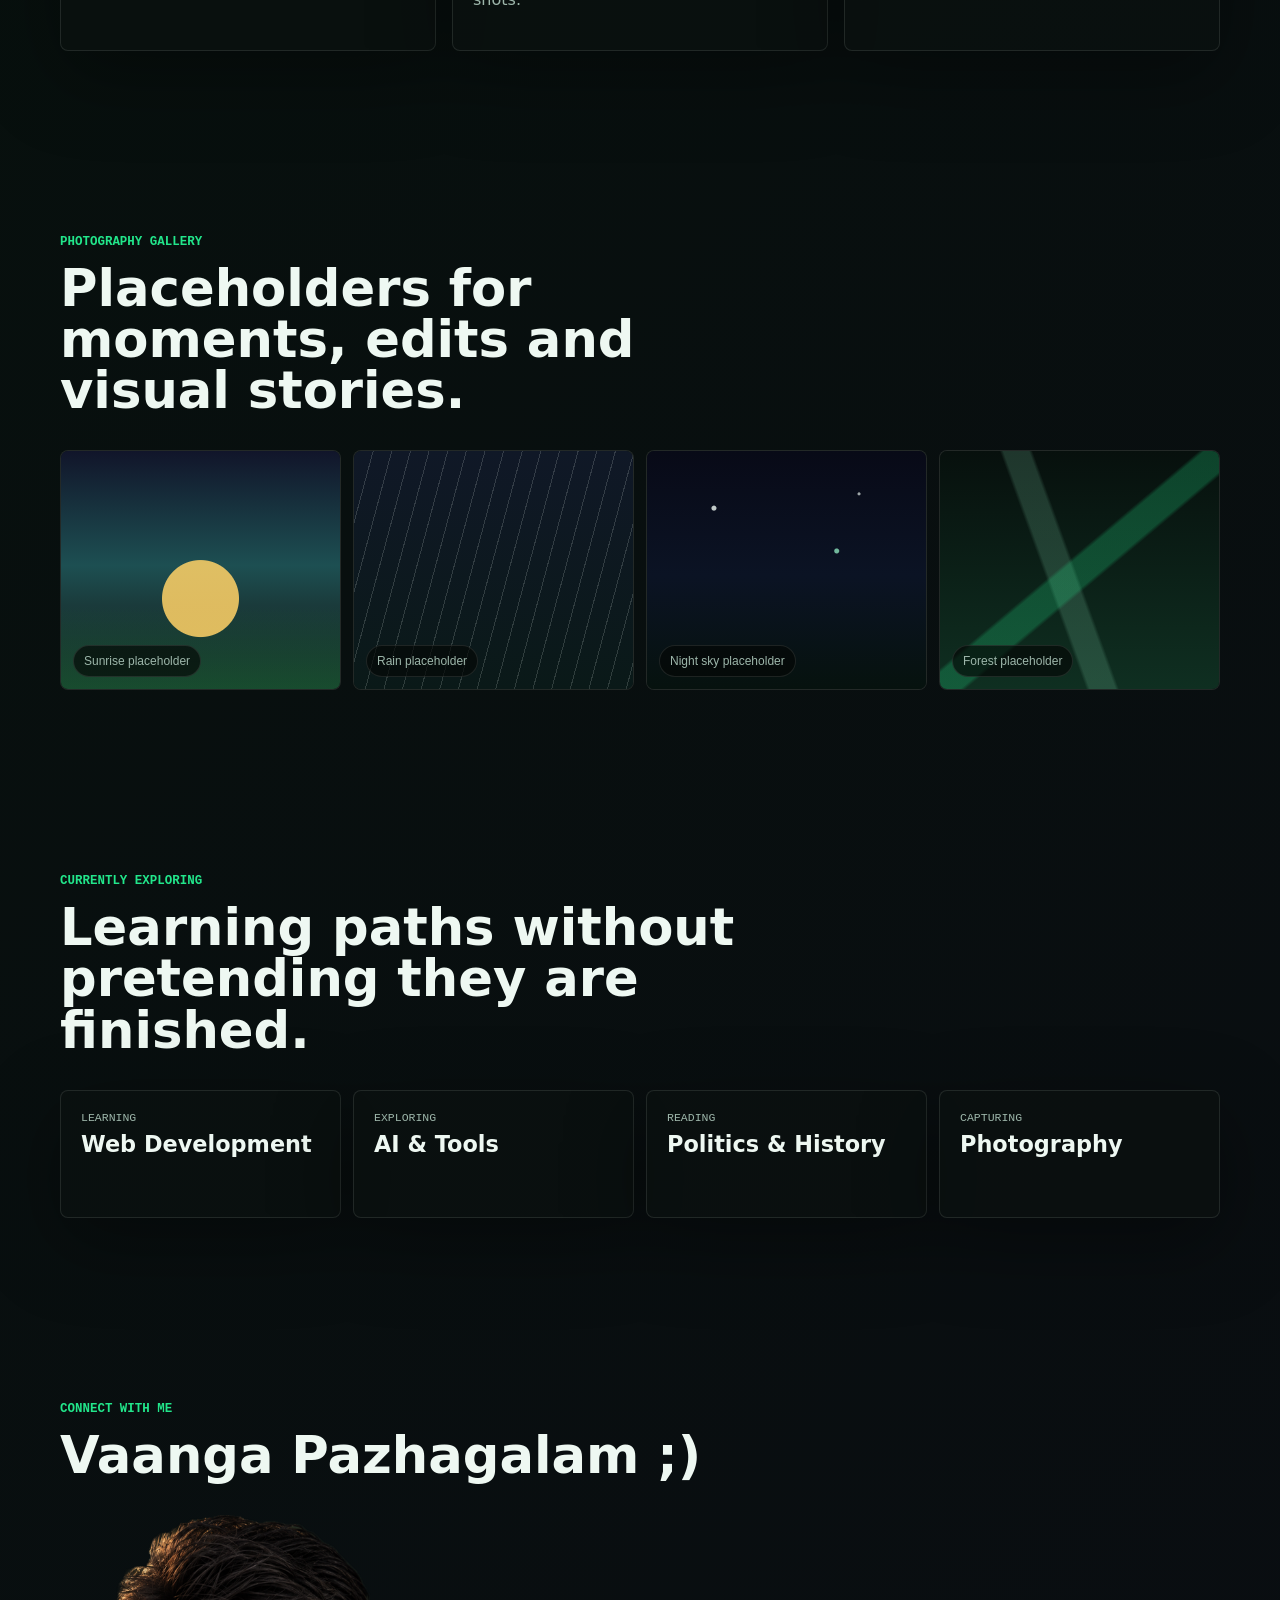
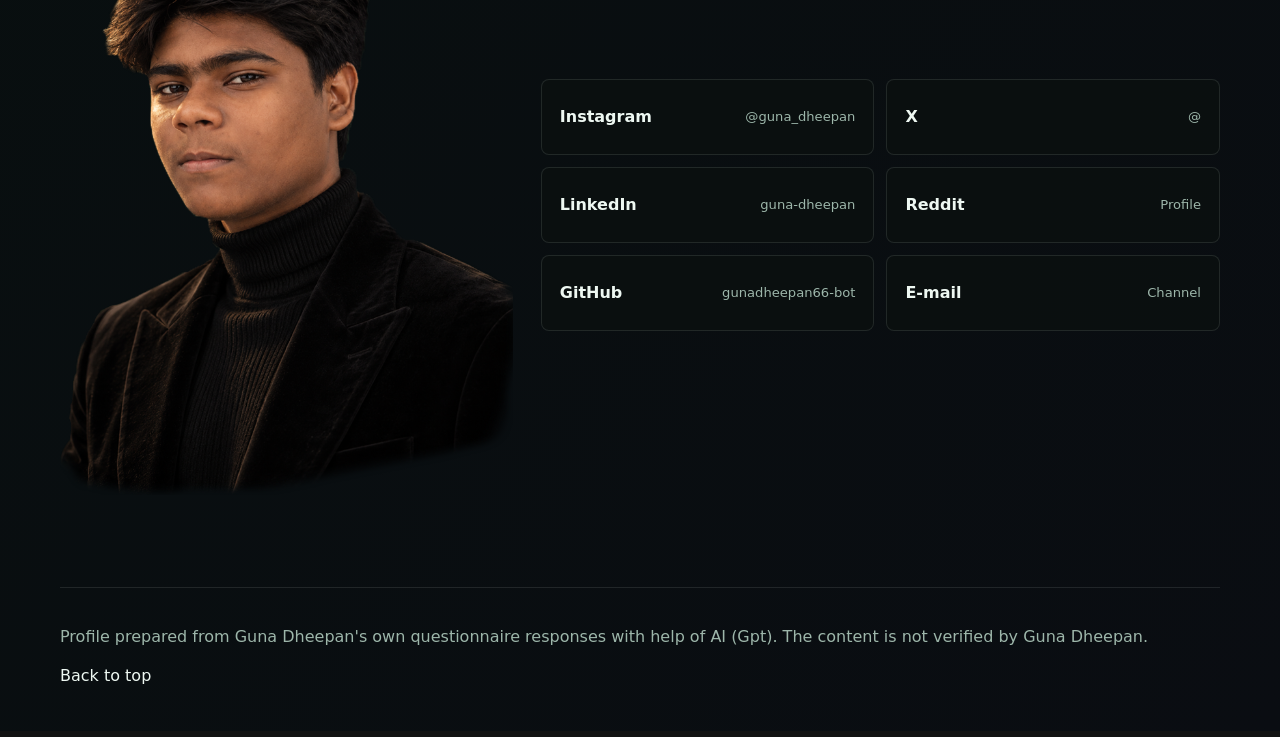
==== commit c0e9c760: "Update index.html" ====
--- a/index.html
+++ b/index.html
@@ -344,8 +344,8 @@
                 Instagram <span>@guna_dheepan</span>
               </a>
         
-              <a class="social-card reveal" href="https://x.com/GunaDheepan" target="_blank" rel="noopener">
-                X <span>@Guna_Dheepan</span>
+              <a class="social-card reveal" href="https://x.com/" target="_blank" rel="noopener">
+                X <span>@</span>
               </a>
         
               <a class="social-card reveal" href="https://www.linkedin.com/in/guna-dheepan/" target="_blank" rel="noopener">
